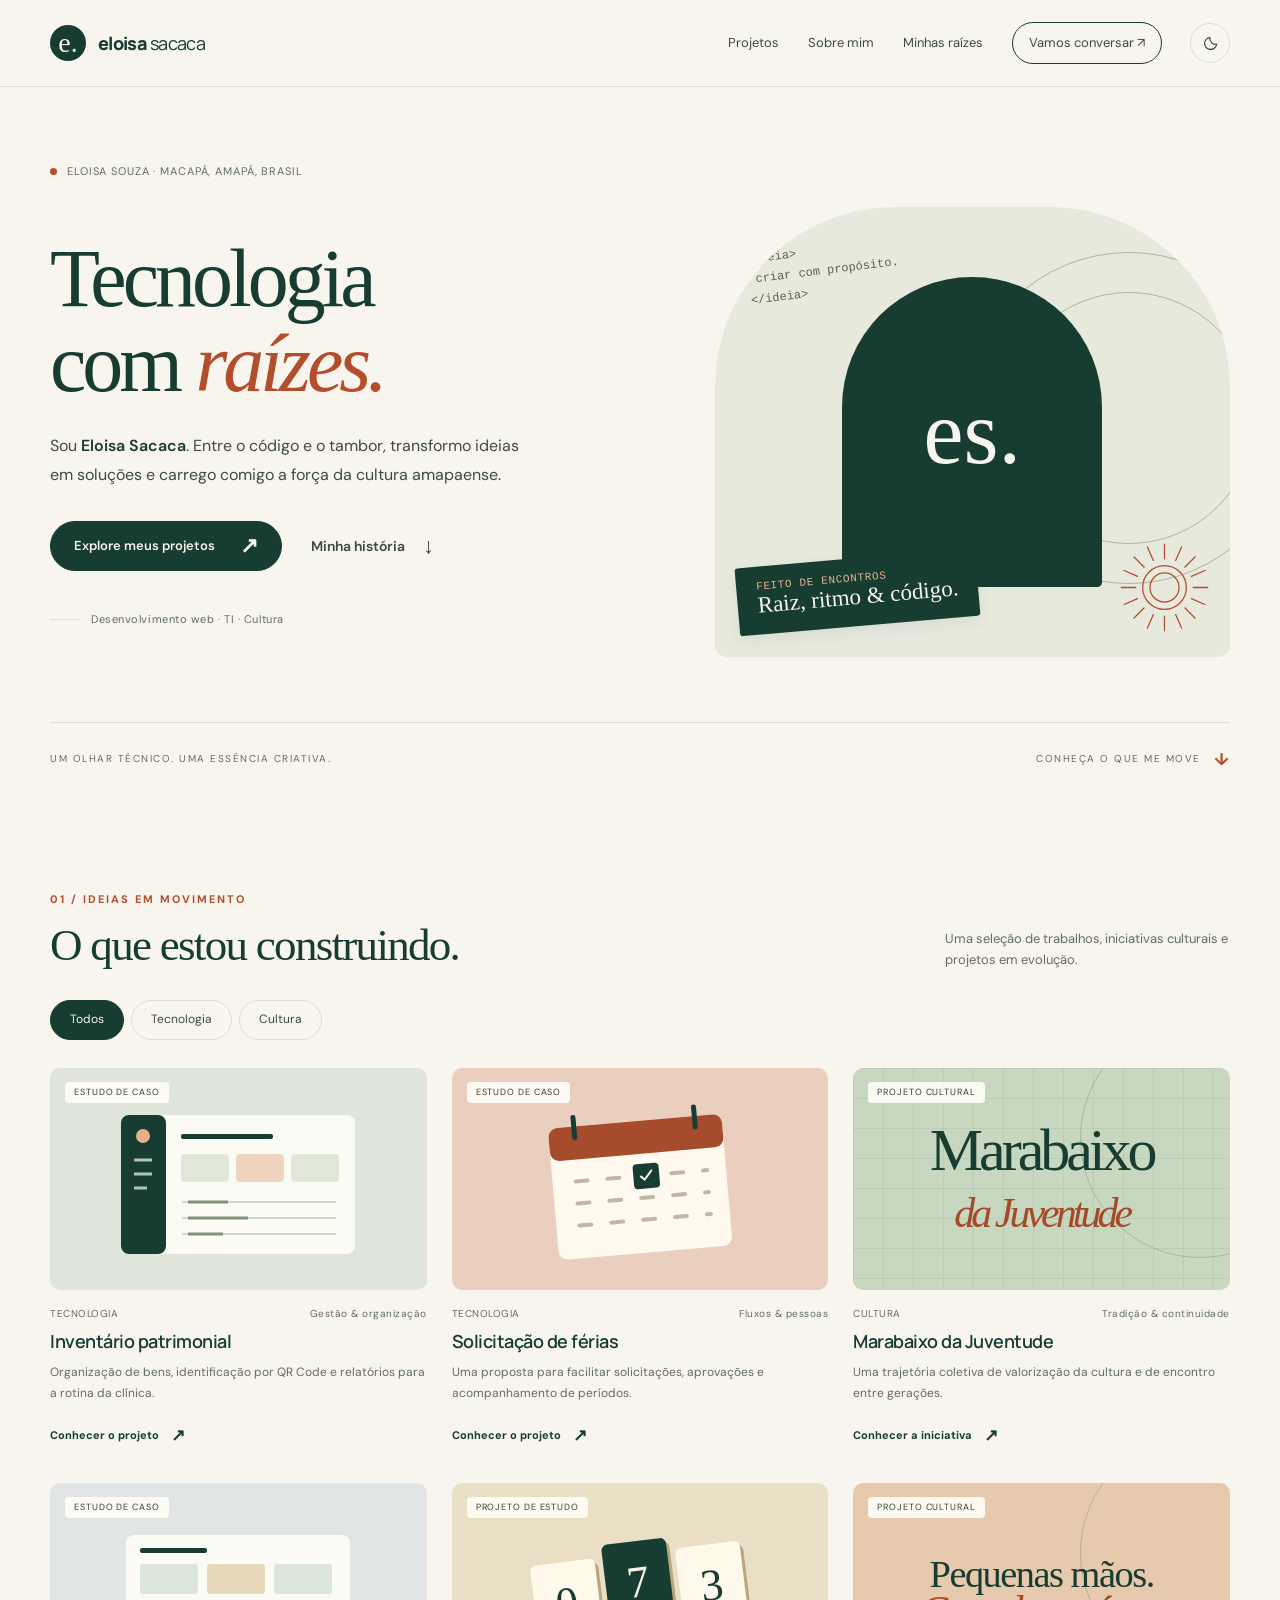
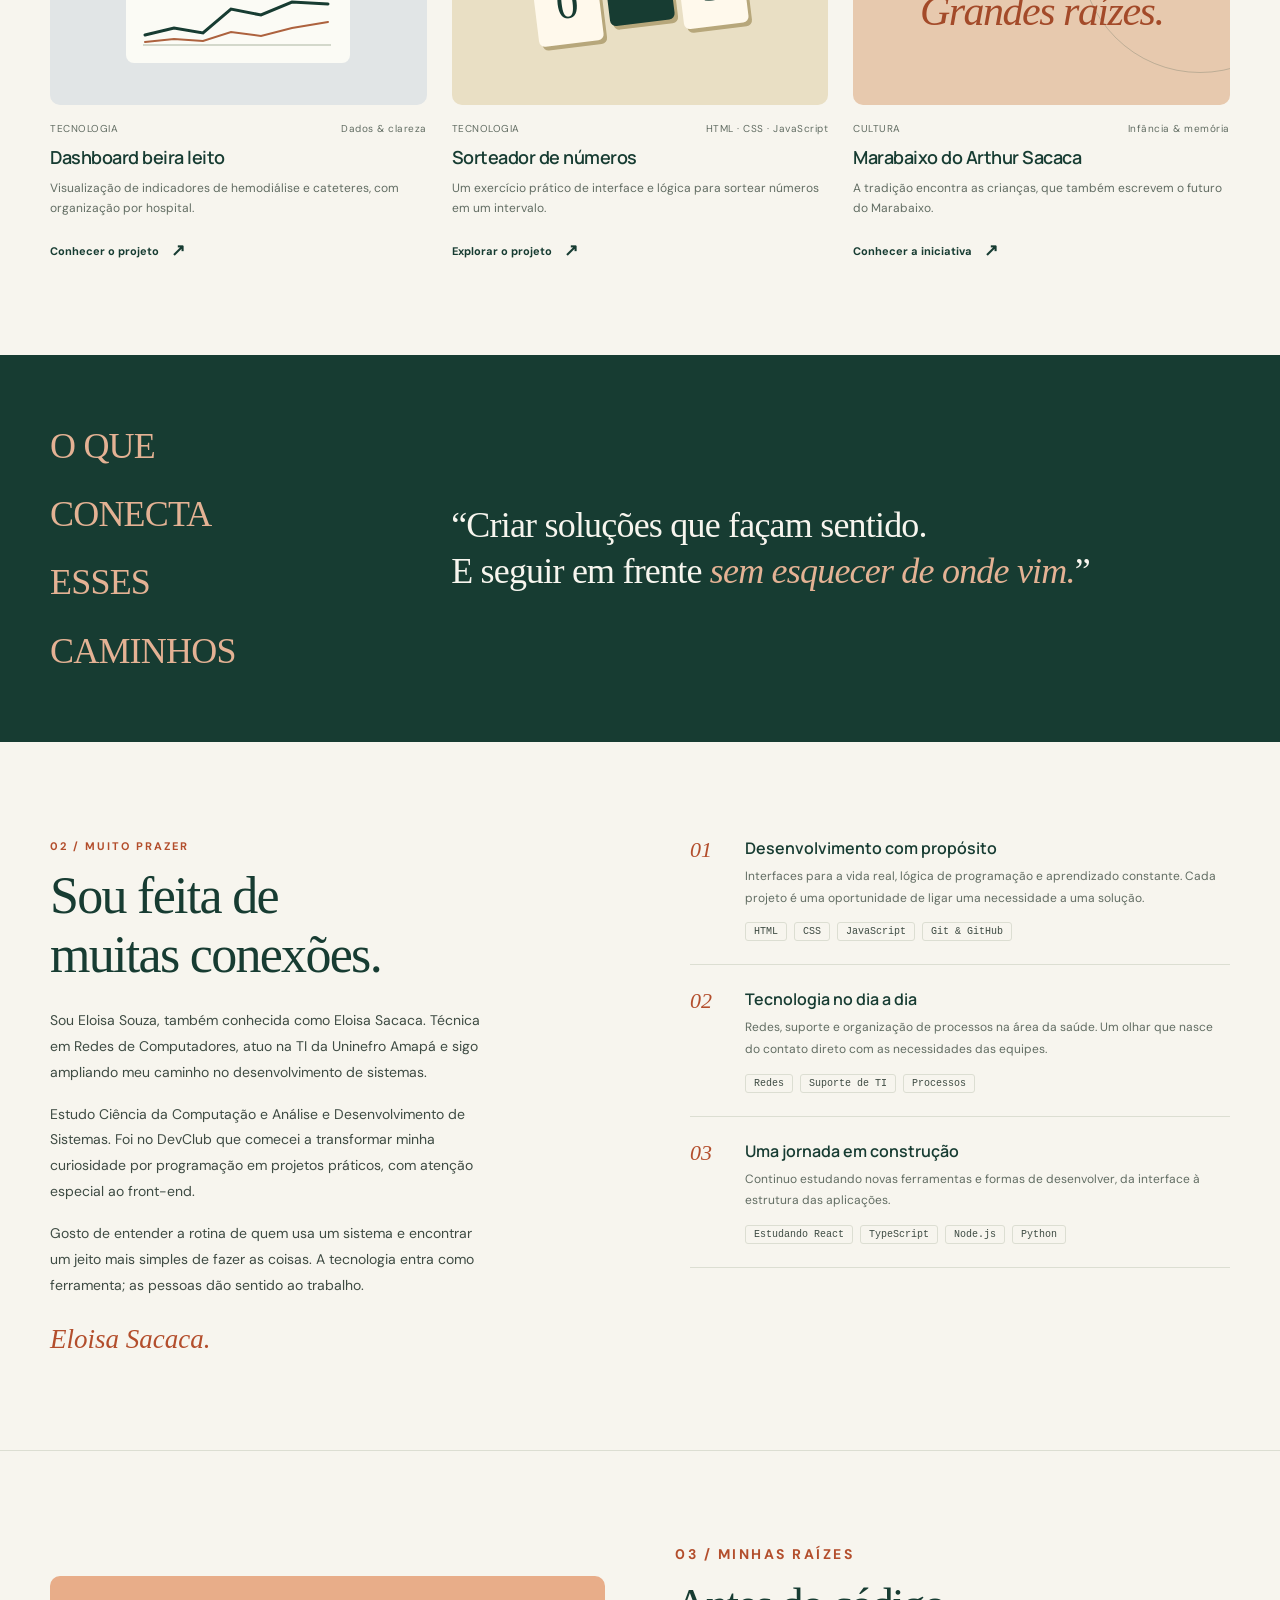
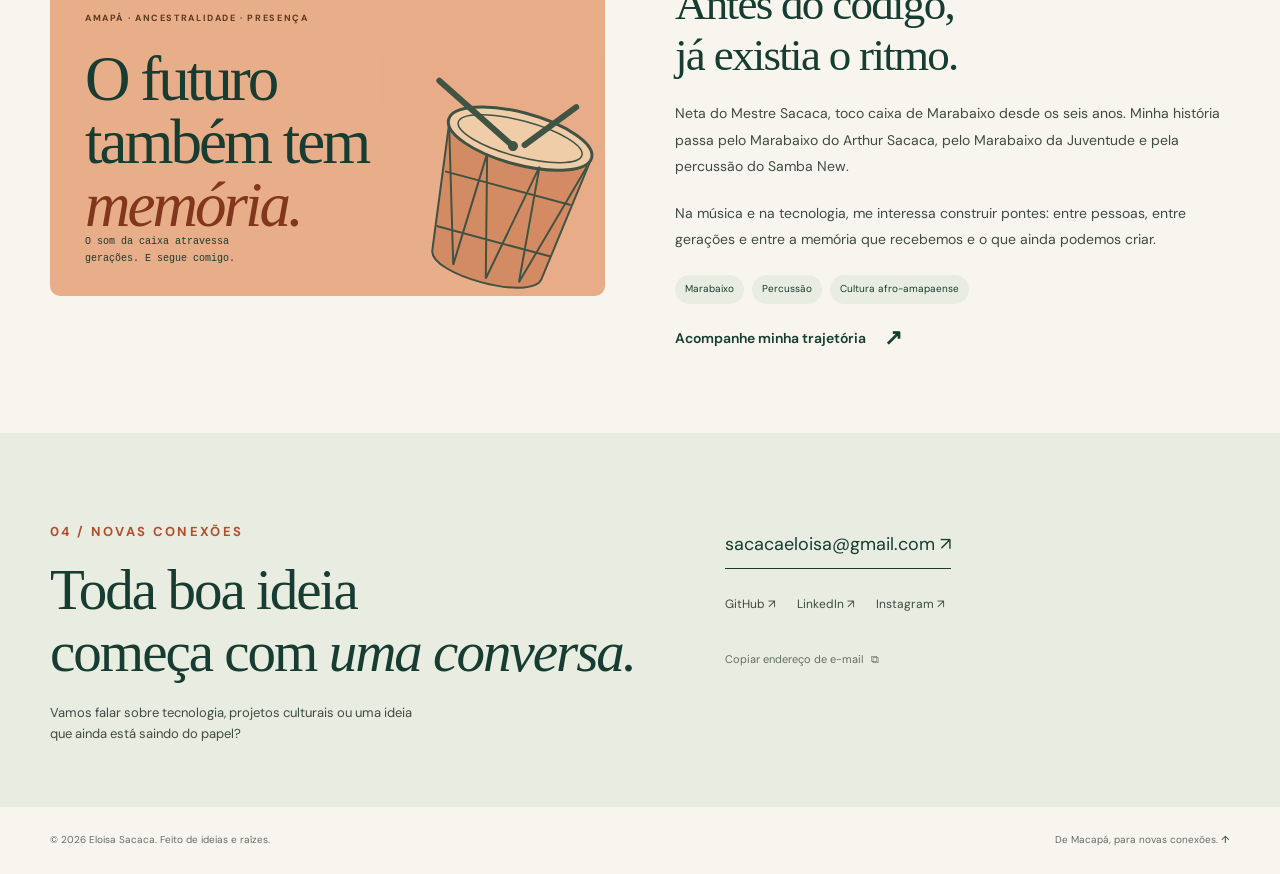
==== portfolio/index.html @ 21f095b2 "Publish authorized personal portfolio for Eloisa Sacaca" ====
<!DOCTYPE html>
<html lang="pt-BR">
<head>
<meta charset="UTF-8">
<meta name="viewport" content="width=device-width, initial-scale=1">
<meta name="theme-color" content="#173c32">
<meta name="description" content="Eloisa Sacaca: tecnologia com raízes. Conheça meus projetos de desenvolvimento web, minha atuação em TI e minha trajetória na cultura afro-amapaense.">
<meta property="og:title" content="Eloisa Sacaca — Tecnologia com raízes">
<meta property="og:description" content="Desenvolvimento, cultura e ideias que ganham vida. De Macapá, para novas conexões.">
<meta property="og:type" content="website">
<title>Eloisa Sacaca — Tecnologia com raízes</title>
<link rel="icon" href="data:image/svg+xml,%3Csvg xmlns='http://www.w3.org/2000/svg' viewBox='0 0 80 80'%3E%3Crect width='80' height='80' rx='20' fill='%23173c32'/%3E%3Ctext x='40' y='54' text-anchor='middle' font-family='Georgia' font-size='46' fill='%23f6f3e9'%3Ee%3C/text%3E%3Ccircle cx='60' cy='58' r='5' fill='%23e5a17c'/%3E%3C/svg%3E">
<link rel="preconnect" href="https://fonts.googleapis.com">
<link rel="preconnect" href="https://fonts.gstatic.com" crossorigin>
<link href="https://fonts.googleapis.com/css2?family=DM+Sans:wght@400;500;600;700&family=Manrope:wght@400;500;600;700;800&display=swap" rel="stylesheet">
<style>
:root{color-scheme:light;--paper:#f7f5ee;--surface:#fffdf8;--ink:#173c32;--text:#3e4b43;--muted:#626d63;--line:#dcded2;--orange:#b34e2c;--peach:#edb294;--soft:#e9ede1;--dark:#173c32;--on-dark:#f7f5ee;--radius:18px}
:root[data-theme="dark"]{color-scheme:dark;--paper:#14211d;--surface:#1c2c25;--ink:#f1f1e5;--text:#d1d9ce;--muted:#a9b7a8;--line:#3b4c3e;--orange:#f2af8d;--peach:#edb294;--soft:#23382b;--dark:#0d1914;--on-dark:#f7f5ee}
*{box-sizing:border-box}html{scroll-behavior:smooth;scroll-padding-top:96px}body{margin:0;background:var(--paper);color:var(--text);font:16px/1.65 "DM Sans",Arial,sans-serif;-webkit-font-smoothing:antialiased}body.dialog-open{overflow:hidden}a{color:inherit;text-decoration:none}button,input,textarea{font:inherit}button{cursor:pointer}a,button{-webkit-tap-highlight-color:transparent}button:disabled{cursor:default}button:focus-visible,a:focus-visible,summary:focus-visible{outline:3px solid var(--orange);outline-offset:5px}::selection{background:var(--peach);color:#173c32}img{max-width:100%;display:block}.wrap{width:min(1180px,calc(100% - 88px));margin-inline:auto}.skip{position:fixed;top:-80px;left:20px;background:var(--ink);color:var(--paper);padding:12px 20px;z-index:100}.skip:focus{top:12px}h1,h2,h3,p{margin:0}h1,h2,h3{color:var(--ink)}.serif{font-family:Georgia,"Times New Roman",serif;font-weight:400}.eyebrow{font-size:11px;font-weight:700;letter-spacing:.18em;text-transform:uppercase}.arrow{display:inline-block;font-family:Arial,sans-serif;font-size:22px;line-height:1}.link-arrow{display:inline-flex;align-items:center;gap:18px;font-size:14px;font-weight:600}.link-arrow .arrow{transition:transform .2s}.link-arrow:hover .arrow{transform:translate(3px,-3px)}.rule{border-top:1px solid var(--line)}
header{position:sticky;top:0;z-index:20;background:var(--paper);border-bottom:1px solid var(--line)}.header-inner{height:86px;display:flex;align-items:center;gap:28px}.brand{display:flex;align-items:center;gap:12px;color:var(--ink);margin-right:auto}.brand-mark{width:36px;height:36px;background:var(--ink);color:var(--paper);border-radius:50%;display:grid;place-items:center;font-family:Georgia,serif;font-size:28px;line-height:1}.brand-name{font:800 18px "Manrope",Arial,sans-serif;letter-spacing:-.7px}.brand-name span{font-weight:400}.nav{display:flex;gap:29px;align-items:center;font-size:13px}.nav a{position:relative;padding-block:10px}.nav a:after{content:"";position:absolute;left:0;right:100%;height:1px;bottom:5px;background:var(--orange);transition:right .2s}.nav a:hover:after{right:0}.header-contact{border:1px solid var(--ink);padding:9px 16px!important;border-radius:50px}.theme-toggle,.menu-toggle{height:40px;width:40px;border:1px solid var(--line);background:transparent;color:var(--ink);border-radius:50%;display:grid;place-items:center}.theme-toggle svg{width:17px;height:17px}.menu-toggle{display:none;font-size:20px}.theme-toggle:hover{background:var(--soft)}
.hero{padding-top:75px;padding-bottom:54px}.hero-top{display:flex;align-items:center;gap:10px;color:var(--muted);font-size:11px;letter-spacing:.08em;text-transform:uppercase}.dot{width:7px;height:7px;background:var(--orange);border-radius:50%;display:inline-block;flex:none}.hero-grid{display:grid;grid-template-columns:1.15fr 1fr;gap:72px;align-items:center;margin-top:27px}.hero h1{font-size:clamp(58px,6.4vw,88px);line-height:1.04;letter-spacing:-4px}.hero h1 em{font-weight:400;color:var(--orange)}.hero-copy{max-width:480px;margin-top:26px;font-size:16px;line-height:1.8}.hero-copy strong{color:var(--ink);font-weight:600}.hero-actions{display:flex;gap:29px;align-items:center;flex-wrap:wrap;margin-top:31px}.button{display:inline-flex;align-items:center;justify-content:center;gap:25px;background:var(--ink);color:var(--paper);border:1px solid var(--ink);border-radius:50px;padding:13px 23px;font-size:13px;font-weight:600;transition:transform .2s}.button:hover{transform:translateY(-3px)}.hero-footnote{margin-top:39px;font-size:11px;color:var(--muted);letter-spacing:.05em;display:flex;align-items:center;gap:12px}.hero-footnote:before{content:"";height:1px;width:29px;background:var(--line)}
.hero-art{position:relative;min-height:450px;background:#e7e9dd;border-radius:180px 180px 12px 12px;isolation:isolate;overflow:hidden;display:flex;align-items:center;justify-content:center}.hero-art:before{content:"";position:absolute;width:330px;height:330px;border:1px solid #aab59e;border-radius:50%;top:45px;right:-65px;z-index:-1}.hero-art:after{content:"";position:absolute;width:250px;height:250px;border:1px solid #aab59e;border-radius:50%;top:85px;right:-25px;z-index:-1}.portrait{width:260px;height:310px;object-fit:cover;object-position:center;border-radius:140px 140px 5px 5px;filter:grayscale(100%);mix-blend-mode:multiply;box-shadow:18px 18px 0 #d0d7c6;margin-top:12px}.portrait-fallback{width:260px;height:310px;display:grid;place-items:center;background:#173c32;color:#f7f5ee;font:90px Georgia,serif;border-radius:140px 140px 5px 5px}.art-code{position:absolute;top:34px;left:33px;font:12px/1.7 monospace;color:#52644d;transform:rotate(-7deg)}.art-label{position:absolute;left:22px;bottom:31px;background:#173c32;color:#f7f5ee;padding:14px 20px;border-radius:3px;transform:rotate(-5deg);box-shadow:0 5px 15px #173c3212}.art-label span{display:block;font:11px monospace;color:#e5b192;letter-spacing:.06em}.art-label b{font:23px Georgia,serif;font-weight:400}.art-sun{position:absolute;right:20px;bottom:24px;width:91px;height:91px;animation:turn 45s linear infinite;color:#b34e2c}.art-sun svg{width:100%;height:100%}@keyframes turn{to{transform:rotate(360deg)}}.hero-bottom{display:flex;justify-content:space-between;align-items:center;margin-top:65px;padding-top:22px;font-size:10px;letter-spacing:.15em;text-transform:uppercase;color:var(--muted)}.hero-bottom span:last-child{display:flex;gap:13px;align-items:center}.hero-bottom b{font-size:17px;color:var(--orange)}
section{scroll-margin-top:100px}.projects{padding:63px 0 86px}.section-head{display:flex;justify-content:space-between;align-items:end;gap:28px;margin-bottom:29px}.section-title .eyebrow{color:var(--orange);margin-bottom:12px}.section-title h2{font-size:45px;line-height:1.12;letter-spacing:-1.7px}.section-sub{font-size:13px;color:var(--muted);max-width:285px}.filters{display:flex;gap:7px;margin-bottom:28px;flex-wrap:wrap}.filter{border:1px solid var(--line);background:transparent;border-radius:30px;padding:8px 19px;color:var(--text);font-size:12px;min-height:40px}.filter[aria-pressed="true"]{background:var(--ink);border-color:var(--ink);color:var(--paper)}.project-grid{display:grid;grid-template-columns:repeat(3,1fr);gap:30px 25px}.project[hidden]{display:none}.project-visual{height:222px;position:relative;overflow:hidden;border-radius:10px;background:var(--soft);display:flex;align-items:center;justify-content:center;padding:22px;isolation:isolate}.project-visual svg{width:100%;max-width:260px;max-height:176px}.project-tag{position:absolute;top:14px;left:15px;background:#fffdf8e6;color:#304432;padding:3px 9px;border-radius:4px;font-size:9px;text-transform:uppercase;letter-spacing:.1em}.project-body{padding-top:16px}.project-meta{display:flex;align-items:center;justify-content:space-between;gap:10px;color:var(--muted);font-size:10px;letter-spacing:.05em}.project h3{font:600 18px/1.4 "Manrope",Arial,sans-serif;letter-spacing:-.5px;margin-top:7px}.project-body>p{font-size:12px;line-height:1.7;margin:8px 0 14px;color:var(--muted)}.project-open{border:0;padding:3px 0;background:transparent;color:var(--ink);font-size:11px;font-weight:700;display:inline-flex;gap:12px;align-items:center;min-height:36px}.project-open:hover{text-decoration:underline;text-underline-offset:4px}.project-open .arrow{font-size:17px}.visual-stock{background:#dfe6d9}.visual-holiday{background:#eacfbf}.visual-dash{background:#e1e5e6}.visual-culture{background:#c8d7bf}.visual-luck{background:#e9dfc4}.visual-kids{background:#e7c9ae}.visual-type{font:60px Georgia,serif;color:#173c32;letter-spacing:-4px;text-align:center;line-height:.95}.visual-type em{font-weight:400;color:#a34a29;font-size:42px}.visual-grid{position:absolute;inset:0;z-index:-1;background-image:linear-gradient(#173c3212 1px,transparent 1px),linear-gradient(90deg,#173c3212 1px,transparent 1px);background-size:30px 30px}.visual-orbit{position:absolute;border:1px solid #173c3233;width:240px;height:240px;border-radius:50%;right:-90px;top:-50px;z-index:-1}.sorteio-numbers{display:flex;gap:8px;transform:rotate(-7deg)}.sorteio-numbers span{display:grid;place-items:center;width:65px;height:82px;background:#fff9ec;box-shadow:3px 4px 0 #b7a77b;color:#173c32;font:45px Georgia,serif;border-radius:6px}.sorteio-numbers span:nth-child(2){transform:translateY(-12px);background:#173c32;color:#f6f3e9}
.statement{background:var(--dark);color:var(--on-dark);padding:57px 0}.statement-inner{display:grid;grid-template-columns:1fr 2.25fr;align-items:center;gap:55px}.statement .eyebrow{color:#e4b294;max-width:150px;line-height:1.9}.statement p{font:36px/1.3 Georgia,serif;letter-spacing:-.8px;color:var(--on-dark)}.statement em{color:#e4b294}
.about{padding:95px 0;display:grid;grid-template-columns:1fr 1fr;gap:100px}.about .section-title h2{font-size:52px}.about-text{margin-top:24px;max-width:440px}.about-text p{font-size:14px;margin-bottom:16px;line-height:1.85}.about-sign{font:italic 27px Georgia,serif;color:var(--orange);margin-top:25px}.path-item{display:grid;grid-template-columns:40px 1fr;gap:15px;padding:23px 0;border-bottom:1px solid var(--line)}.path-item:first-child{padding-top:0}.path-num{color:var(--orange);font:italic 22px Georgia,serif}.path-item h3{font:600 16px "Manrope",Arial,sans-serif;margin-bottom:7px}.path-item p{font-size:12px;color:var(--muted);line-height:1.8}.skills{display:flex;gap:7px;flex-wrap:wrap;margin-top:13px}.skills span{border:1px solid var(--line);border-radius:3px;padding:3px 8px;font:10px monospace;color:var(--text)}
.culture{border-top:1px solid var(--line);padding:70px 0 82px}.culture-grid{display:grid;grid-template-columns:1fr 1fr;gap:70px;align-items:center}.culture-art{background:#e8ad89;border-radius:10px;min-height:320px;padding:35px;position:relative;overflow:hidden;color:#173c32}.culture-art .eyebrow{color:#5c381f;font-size:9px}.culture-art .culture-word{font:63px/1 Georgia,serif;letter-spacing:-3px;margin-top:22px;position:relative;z-index:2}.culture-art .culture-word em{color:#82371d}.culture-art svg{position:absolute;right:-13px;bottom:-15px;width:230px;height:240px;transform:rotate(15deg);opacity:.8}.culture-art .caption{position:absolute;left:35px;bottom:29px;font:10px/1.7 monospace;max-width:185px;z-index:2}.culture-copy p{font-size:14px;margin-top:20px;line-height:1.9}.culture-copy .link-arrow{margin-top:23px;color:var(--ink)}.culture-chips{display:flex;flex-wrap:wrap;gap:8px;margin-top:22px}.culture-chips span{font-size:10px;padding:6px 10px;background:var(--soft);border-radius:30px;color:var(--ink)}
.contact{padding:69px 0 63px;background:var(--soft)}.contact-inner{display:grid;grid-template-columns:1.2fr 1fr;gap:70px;align-items:center}.contact h2{font-size:57px;line-height:1.08;letter-spacing:-2px}.contact .eyebrow{color:var(--orange);margin-bottom:17px}.contact-copy>p{font-size:13px;max-width:370px;margin-top:19px}.contact-actions{display:flex;flex-direction:column;align-items:start;gap:20px}.contact-email{font-size:18px;color:var(--ink);padding-bottom:8px;border-bottom:1px solid var(--ink);overflow-wrap:anywhere}.socials{display:flex;gap:21px;flex-wrap:wrap;font-size:12px}.socials a{padding:6px 0}.socials a:hover{text-decoration:underline;text-underline-offset:5px}.copy{display:inline-flex;align-items:center;gap:8px;color:var(--muted);font-size:11px;background:transparent;border:0;padding:7px 0;min-height:36px}.copy:hover{color:var(--ink)}.copy-feedback{font-size:11px;color:var(--ink);min-height:19px}footer{padding:25px 0;font-size:10px;color:var(--muted)}.footer-inner{display:flex;justify-content:space-between;gap:15px;align-items:center}.footer-inner a{color:var(--ink)}
dialog{background:var(--surface);color:var(--text);border:1px solid var(--line);border-radius:18px;padding:0;width:min(610px,calc(100% - 32px));max-height:85dvh;box-shadow:0 22px 90px #0005}dialog::backdrop{background:#102c27b3;backdrop-filter:blur(5px)}.dialog-inner{padding:37px}.dialog-close{position:absolute;top:13px;right:14px;background:var(--soft);border:0;border-radius:50%;width:35px;height:35px;color:var(--ink);font-size:24px;line-height:1}.dialog-inner .eyebrow{color:var(--orange);margin-bottom:14px;padding-right:25px}.dialog-inner h2{font-size:35px;line-height:1.15;letter-spacing:-1px;margin-bottom:20px}.dialog-inner p{font-size:14px;line-height:1.85;margin-bottom:20px}.dialog-inner ul{padding-left:19px;font-size:13px;line-height:1.85;margin-bottom:24px}.dialog-label{font-size:11px;font-weight:700;letter-spacing:.1em;color:var(--ink);text-transform:uppercase}.dialog-note{border-left:2px solid var(--orange);padding-left:14px;color:var(--muted);font-size:12px!important}.dialog-inner .button{margin-top:5px}.sr-only{position:absolute;width:1px;height:1px;padding:0;margin:-1px;overflow:hidden;clip:rect(0,0,0,0);white-space:nowrap;border:0}
@media(min-width:1500px){.hero-grid{gap:100px}.hero-art{min-height:485px}.hero h1{font-size:96px}}
@media(max-width:1050px){.wrap{width:calc(100% - 56px)}.hero-grid{gap:34px}.hero h1{font-size:70px}.hero-art{min-height:415px}.portrait{width:235px;height:285px}.about{gap:55px}.culture-grid{gap:40px}.project-visual{height:190px}.contact-inner{gap:35px}.nav{gap:20px}}
@media(max-width:780px){.header-inner{height:74px;gap:12px}.menu-toggle{display:grid}.nav{display:none;position:absolute;top:74px;left:0;width:100%;background:var(--paper);border-bottom:1px solid var(--line);padding:23px 28px;flex-direction:column;align-items:stretch;gap:7px}.nav.is-open{display:flex}.nav a{padding:12px}.header-contact{margin-top:5px;text-align:center}.hero{padding-top:44px}.hero-grid{grid-template-columns:1fr 1fr;gap:24px}.hero h1{font-size:58px;letter-spacing:-3px}.hero-copy{font-size:14px}.hero-art{min-height:365px;border-radius:140px 140px 10px 10px}.portrait{width:185px;height:235px}.art-code{font-size:9px;left:21px;top:29px}.art-label{bottom:25px;left:12px;padding:12px}.art-label b{font-size:20px}.art-label span{font-size:9px}.art-sun{width:64px;height:64px;right:10px;bottom:16px}.hero-actions{gap:20px}.hero-footnote{margin-top:25px;font-size:10px}.hero-bottom{margin-top:43px}.project-grid{grid-template-columns:repeat(2,1fr);gap:30px 20px}.project-visual{height:210px}.about{gap:38px}.section-title h2{font-size:38px}.about .section-title h2{font-size:43px}.statement-inner{grid-template-columns:1fr 3fr;gap:30px}.statement p{font-size:30px}.culture-grid{gap:30px}.culture-art{min-height:320px;padding:24px}.culture-art .culture-word{font-size:50px}.culture-art .caption{left:24px;bottom:24px;max-width:145px}.culture-art svg{width:175px;right:-32px}.contact h2{font-size:46px}.contact-email{font-size:15px}}
@media(max-width:580px){.wrap{width:calc(100% - 38px)}.brand-name{font-size:16px}.brand-mark{width:32px;height:32px;font-size:25px}.header-inner{gap:9px}.theme-toggle,.menu-toggle{width:36px;height:36px}.hero{padding-top:33px;padding-bottom:32px}.hero-top{font-size:9px;letter-spacing:.06em}.hero-grid{grid-template-columns:1fr;gap:34px;margin-top:24px}.hero h1{font-size:64px;letter-spacing:-3px;max-width:380px}.hero-copy{font-size:14px;max-width:380px}.hero-actions{gap:24px;margin-top:24px}.hero-footnote{margin-top:24px}.hero-art{min-height:345px;max-width:380px;width:100%;margin-inline:auto;border-radius:160px 160px 10px 10px}.portrait{width:222px;height:260px}.art-label{left:16px;bottom:24px}.art-code{left:29px;font-size:10px}.art-sun{width:77px;height:77px;right:16px}.hero-bottom{margin-top:32px;font-size:8px;gap:15px}.hero-bottom span:last-child{gap:7px}.projects{padding-top:37px;padding-bottom:48px}.section-head{align-items:start;flex-direction:column;gap:15px;margin-bottom:24px}.section-title h2{font-size:39px}.section-sub{font-size:12px;max-width:320px}.project-grid{gap:25px 14px}.project-visual{height:158px;padding:12px}.project-tag{font-size:7px;left:9px;top:9px;padding:3px 6px}.project h3{font-size:15px;line-height:1.4}.project-meta{font-size:8px;flex-wrap:wrap;gap:4px}.project-body>p{font-size:11px}.visual-type{font-size:40px;letter-spacing:-2px}.visual-type em{font-size:30px}.sorteio-numbers{gap:5px}.sorteio-numbers span{width:39px;height:55px;font-size:31px}.statement{padding:37px 0}.statement-inner{grid-template-columns:1fr;gap:17px}.statement .eyebrow{max-width:none;font-size:9px}.statement p{font-size:31px}.about{grid-template-columns:1fr;padding:51px 0;gap:31px}.about .section-title h2{font-size:46px}.about-text{max-width:none;margin-top:20px}.path-item{padding:19px 0}.culture{padding:45px 0 50px}.culture-grid{grid-template-columns:1fr;gap:31px}.culture-art{min-height:285px}.culture-art .culture-word{font-size:60px}.culture-art svg{width:220px;right:-8px}.culture-art .caption{max-width:175px}.culture-copy p{font-size:13px}.contact{padding:47px 0 40px}.contact-inner{grid-template-columns:1fr;gap:30px}.contact h2{font-size:48px}.contact-email{font-size:19px}.contact-actions{gap:15px}.footer-inner{align-items:start;flex-direction:column;gap:7px}.dialog-inner{padding:33px 24px}.dialog-inner h2{font-size:31px}.dialog-inner p{font-size:13px}.filter{padding:7px 17px}.socials a{min-height:40px}.project-open{min-height:40px}}
@media(max-width:350px){.hero h1{font-size:56px}.hero-actions{gap:17px}.button{padding:12px 18px;gap:19px}.project-grid{grid-template-columns:1fr}.project-visual{height:205px}.brand-name{font-size:14px}.hero-bottom{letter-spacing:.07em}.contact-email{font-size:17px}}
@media(prefers-reduced-motion:reduce){html{scroll-behavior:auto}*,*:before,*:after{animation:none!important;transition:none!important}}
@media print{header,.hero-art,.filters,.project-open,.copy,dialog,.hero-actions{display:none}.wrap{width:100%}.hero,.projects,.about,.culture,.contact{padding:20px 0}body{font:11px Arial;color:#111;background:white}.hero h1{font-size:40px}.hero-grid,.about,.culture-grid,.contact-inner{display:block}.project-grid{grid-template-columns:repeat(3,1fr)}.project-visual{height:140px}.project[hidden]{display:block}.statement{padding:20px}.contact a:after{content:" (" attr(href) ")";font-size:10px}footer{margin-top:15px}}
</style>
</head>
<body>
<a class="skip" href="#conteudo">Pular para o conteúdo</a>
<header>
 <div class="wrap header-inner">
  <a class="brand" href="#inicio" aria-label="Eloisa Sacaca, início"><span class="brand-mark" aria-hidden="true">e.</span><span class="brand-name">eloisa <span>sacaca</span></span></a>
  <nav class="nav" id="navigation" aria-label="Navegação principal">
   <a href="#projetos">Projetos</a><a href="#sobre">Sobre mim</a><a href="#cultura">Minhas raízes</a><a href="#contato" class="header-contact">Vamos conversar ↗</a>
  </nav>
  <button class="theme-toggle" id="theme-toggle" type="button" aria-label="Ativar tema escuro" aria-pressed="false"><svg viewBox="0 0 24 24" fill="none" stroke="currentColor" stroke-width="1.5" aria-hidden="true"><path d="M20.6 13A8.5 8.5 0 0 1 11 3.4 8.5 8.5 0 1 0 20.6 13Z"/></svg></button>
  <button class="menu-toggle" id="menu-toggle" type="button" aria-label="Abrir menu" aria-expanded="false" aria-controls="navigation">☰</button>
 </div>
</header>
<main id="conteudo">
 <section class="wrap hero" id="inicio" aria-labelledby="hero-title">
  <div class="hero-top"><span class="dot" aria-hidden="true"></span> Eloisa Souza · Macapá, Amapá, Brasil</div>
  <div class="hero-grid">
   <div>
    <h1 class="serif" id="hero-title">Tecnologia<br>com <em>raízes.</em></h1>
    <p class="hero-copy">Sou <strong>Eloisa Sacaca</strong>. Entre o código e o tambor, transformo ideias em soluções e carrego comigo a força da cultura amapaense.</p>
    <div class="hero-actions"><a class="button" href="#projetos">Explore meus projetos <span class="arrow" aria-hidden="true">↗</span></a><a class="link-arrow" href="#sobre">Minha história <span class="arrow" aria-hidden="true">↓</span></a></div>
    <p class="hero-footnote">Desenvolvimento web · TI · Cultura</p>
   </div>
   <div class="hero-art">
    <span class="art-code" aria-hidden="true">&lt;ideia&gt;<br>&nbsp;criar com propósito.<br>&lt;/ideia&gt;</span>
    <img class="portrait" src="https://avatars.githubusercontent.com/u/87828734?v=4&amp;s=640" alt="Foto do perfil de Eloisa Sacaca no GitHub" width="260" height="310" fetchpriority="high" id="portrait">
    <div class="art-label"><span>FEITO DE ENCONTROS</span><b>Raiz, ritmo &amp; código.</b></div>
    <span class="art-sun" aria-hidden="true"><svg viewBox="0 0 100 100" fill="none" stroke="currentColor" stroke-width="1.4"><circle cx="50" cy="50" r="24"/><circle cx="50" cy="50" r="16"/><path d="M50 2v17m0 62v17M2 50h17m62 0h17M16 16l12 12m44 44 12 12M16 84l12-12m44-44 12-12M31 5l7 16m24 58 7 16M5 31l16 7m58 24 16 7M5 69l16-7m58-24 16-7M31 95l7-16m24-58 7-16"/></svg></span>
   </div>
  </div>
  <div class="hero-bottom rule"><span>Um olhar técnico. Uma essência criativa.</span><span>Conheça o que me move <b aria-hidden="true">↓</b></span></div>
 </section>
 <section class="wrap projects" id="projetos" aria-labelledby="projects-title">
  <div class="section-head">
   <div class="section-title"><p class="eyebrow">01 / Ideias em movimento</p><h2 class="serif" id="projects-title">O que estou construindo.</h2></div>
   <p class="section-sub">Uma seleção de trabalhos, iniciativas culturais e projetos em evolução.</p>
  </div>
  <div class="filters" role="group" aria-label="Filtrar projetos"><button class="filter" type="button" data-filter="all" aria-pressed="true">Todos</button><button class="filter" type="button" data-filter="tech" aria-pressed="false">Tecnologia</button><button class="filter" type="button" data-filter="culture" aria-pressed="false">Cultura</button></div>
  <p class="sr-only" id="filter-status" role="status" aria-live="polite">6 projetos exibidos.</p>
  <div class="project-grid">
   <article class="project" data-category="tech">
    <div class="project-visual visual-stock"><span class="project-tag">Estudo de caso</span><svg viewBox="0 0 260 170" role="img" aria-label="Ilustração de organização patrimonial"><rect x="13" y="21" width="234" height="139" rx="8" fill="#fcfaf4"/><rect x="13" y="21" width="45" height="139" rx="8" fill="#173c32"/><circle cx="35" cy="42" r="7" fill="#eab08d"/><path d="M26 66h18M26 80h18M26 94h13" stroke="#b3c5ae" stroke-width="3"/><rect x="73" y="40" width="92" height="5" rx="2" fill="#173c32"/><rect x="73" y="60" width="48" height="28" rx="4" fill="#e1e7d8"/><rect x="128" y="60" width="48" height="28" rx="4" fill="#edd5bf"/><rect x="183" y="60" width="48" height="28" rx="4" fill="#e1e7d8"/><path d="M74 108h154M74 124h154M74 140h154" stroke="#d4dacb" stroke-width="2"/><path d="M80 108h40M80 124h60M80 140h35" stroke="#7e947b" stroke-width="3"/></svg></div>
    <div class="project-body"><div class="project-meta"><span>TECNOLOGIA</span><span>Gestão &amp; organização</span></div><h3>Inventário patrimonial</h3><p>Organização de bens, identificação por QR Code e relatórios para a rotina da clínica.</p><button class="project-open" type="button" data-project="inventory">Conhecer o projeto <span class="arrow" aria-hidden="true">↗</span></button></div>
   </article>
   <article class="project" data-category="tech">
    <div class="project-visual visual-holiday"><span class="project-tag">Estudo de caso</span><svg viewBox="0 0 260 170" role="img" aria-label="Ilustração de um calendário de férias"><g transform="rotate(-5 130 90)"><rect x="43" y="27" width="174" height="132" rx="9" fill="#fff9ef"/><rect x="43" y="27" width="174" height="33" rx="9" fill="#a64c2d"/><path d="M69 18v20M190 18v20" stroke="#173c32" stroke-width="5" stroke-linecap="round"/><path d="M66 82h12m20 0h12m20 0h12m20 0h12m20 0h4M66 104h12m20 0h12m20 0h12m20 0h12m20 0h4M66 126h12m20 0h12m20 0h12m20 0h12m20 0h4" stroke="#beb8a6" stroke-width="4" stroke-linecap="round"/><rect x="124" y="70" width="26" height="25" rx="4" fill="#173c32"/><path d="m131 82 4 4 8-9" stroke="#fff9ef" stroke-width="2" fill="none"/></g></svg></div>
    <div class="project-body"><div class="project-meta"><span>TECNOLOGIA</span><span>Fluxos &amp; pessoas</span></div><h3>Solicitação de férias</h3><p>Uma proposta para facilitar solicitações, aprovações e acompanhamento de períodos.</p><button class="project-open" type="button" data-project="holidays">Conhecer o projeto <span class="arrow" aria-hidden="true">↗</span></button></div>
   </article>
   <article class="project" data-category="culture">
    <div class="project-visual visual-culture"><span class="project-tag">Projeto cultural</span><span class="visual-grid" aria-hidden="true"></span><span class="visual-orbit" aria-hidden="true"></span><div class="visual-type" aria-hidden="true">Marabaixo<br><em>da Juventude</em></div></div>
    <div class="project-body"><div class="project-meta"><span>CULTURA</span><span>Tradição &amp; continuidade</span></div><h3>Marabaixo da Juventude</h3><p>Uma trajetória coletiva de valorização da cultura e de encontro entre gerações.</p><button class="project-open" type="button" data-project="youth">Conhecer a iniciativa <span class="arrow" aria-hidden="true">↗</span></button></div>
   </article>
   <article class="project" data-category="tech">
    <div class="project-visual visual-dash"><span class="project-tag">Estudo de caso</span><svg viewBox="0 0 260 170" role="img" aria-label="Ilustração de um painel de indicadores, sem dados de pacientes"><rect x="18" y="26" width="224" height="128" rx="8" fill="#fbfbf5"/><rect x="32" y="39" width="67" height="5" rx="2" fill="#173c32"/><rect x="32" y="55" width="58" height="30" rx="3" fill="#dce5da"/><rect x="99" y="55" width="58" height="30" rx="3" fill="#e7d9bc"/><rect x="166" y="55" width="58" height="30" rx="3" fill="#dce5da"/><path d="M35 136h188" stroke="#d3d8cb" stroke-width="2"/><path d="m37 126 29-7 29 5 28-24 30 6 31-13 36 2" fill="none" stroke="#173c32" stroke-width="3" stroke-linecap="round"/><path d="m37 133 29-3 29 2 28-9 30 4 31-8 36-6" fill="none" stroke="#ad623e" stroke-width="2" stroke-linecap="round"/></svg></div>
    <div class="project-body"><div class="project-meta"><span>TECNOLOGIA</span><span>Dados &amp; clareza</span></div><h3>Dashboard beira leito</h3><p>Visualização de indicadores de hemodiálise e cateteres, com organização por hospital.</p><button class="project-open" type="button" data-project="dashboard">Conhecer o projeto <span class="arrow" aria-hidden="true">↗</span></button></div>
   </article>
   <article class="project" data-category="tech">
    <div class="project-visual visual-luck"><span class="project-tag">Projeto de estudo</span><div class="sorteio-numbers" aria-hidden="true"><span>0</span><span>7</span><span>3</span></div></div>
    <div class="project-body"><div class="project-meta"><span>TECNOLOGIA</span><span>HTML · CSS · JavaScript</span></div><h3>Sorteador de números</h3><p>Um exercício prático de interface e lógica para sortear números em um intervalo.</p><button class="project-open" type="button" data-project="random">Explorar o projeto <span class="arrow" aria-hidden="true">↗</span></button></div>
   </article>
   <article class="project" data-category="culture">
    <div class="project-visual visual-kids"><span class="project-tag">Projeto cultural</span><span class="visual-orbit" aria-hidden="true"></span><div class="visual-type" aria-hidden="true" style="font-size:clamp(26px,3vw,42px);letter-spacing:-1.5px">Pequenas mãos.<br><em>Grandes raízes.</em></div></div>
    <div class="project-body"><div class="project-meta"><span>CULTURA</span><span>Infância &amp; memória</span></div><h3>Marabaixo do Arthur Sacaca</h3><p>A tradição encontra as crianças, que também escrevem o futuro do Marabaixo.</p><button class="project-open" type="button" data-project="children">Conhecer a iniciativa <span class="arrow" aria-hidden="true">↗</span></button></div>
   </article>
  </div>
 </section>
 <section class="statement" aria-label="Meu propósito"><div class="wrap statement-inner"><p class="eyebrow">O que conecta<br>esses caminhos</p><p>“Criar soluções que façam sentido.<br>E seguir em frente <em>sem esquecer de onde vim.</em>”</p></div></section>
 <section class="wrap about" id="sobre" aria-labelledby="about-title">
  <div>
   <div class="section-title"><p class="eyebrow">02 / Muito prazer</p><h2 class="serif" id="about-title">Sou feita de<br>muitas conexões.</h2></div>
   <div class="about-text"><p>Sou Eloisa Souza, também conhecida como Eloisa Sacaca. Técnica em Redes de Computadores, atuo na TI da Uninefro Amapá e sigo ampliando meu caminho no desenvolvimento de sistemas.</p><p>Estudo Ciência da Computação e Análise e Desenvolvimento de Sistemas. Foi no DevClub que comecei a transformar minha curiosidade por programação em projetos práticos, com atenção especial ao front-end.</p><p>Gosto de entender a rotina de quem usa um sistema e encontrar um jeito mais simples de fazer as coisas. A tecnologia entra como ferramenta; as pessoas dão sentido ao trabalho.</p></div>
   <div class="about-sign">Eloisa Sacaca.</div>
  </div>
  <div>
   <div class="path-item"><span class="path-num" aria-hidden="true">01</span><div><h3>Desenvolvimento com propósito</h3><p>Interfaces para a vida real, lógica de programação e aprendizado constante. Cada projeto é uma oportunidade de ligar uma necessidade a uma solução.</p><div class="skills"><span>HTML</span><span>CSS</span><span>JavaScript</span><span>Git &amp; GitHub</span></div></div></div>
   <div class="path-item"><span class="path-num" aria-hidden="true">02</span><div><h3>Tecnologia no dia a dia</h3><p>Redes, suporte e organização de processos na área da saúde. Um olhar que nasce do contato direto com as necessidades das equipes.</p><div class="skills"><span>Redes</span><span>Suporte de TI</span><span>Processos</span></div></div></div>
   <div class="path-item"><span class="path-num" aria-hidden="true">03</span><div><h3>Uma jornada em construção</h3><p>Continuo estudando novas ferramentas e formas de desenvolver, da interface à estrutura das aplicações.</p><div class="skills"><span>Estudando React</span><span>TypeScript</span><span>Node.js</span><span>Python</span></div></div></div>
  </div>
 </section>
 <section class="culture" id="cultura" aria-labelledby="culture-title"><div class="wrap culture-grid">
  <div class="culture-art" role="img" aria-label="Composição gráfica com a frase o futuro também tem memória e uma ilustração de caixa de Marabaixo"><p class="eyebrow">Amapá · Ancestralidade · Presença</p><div class="culture-word">O futuro<br>também tem<br><em>memória.</em></div><div class="caption">O som da caixa atravessa gerações. E segue comigo.</div><svg viewBox="0 0 230 240" fill="none" aria-hidden="true"><path d="m45 65 17 130c2 25 110 25 113 0l17-130" fill="#cf835b" stroke="#173c32" stroke-width="2"/><ellipse cx="118" cy="65" rx="74" ry="26" fill="#f1d5b1" stroke="#173c32" stroke-width="3"/><ellipse cx="118" cy="65" rx="64" ry="18" stroke="#173c32" stroke-width="1.5"/><path d="m47 74 39 130 4-116 31 121 23-122 10 117 36-130M54 116h130M60 171h118" stroke="#173c32" stroke-width="2"/><path d="m25 30 88 44M164 20l-40 50" stroke="#173c32" stroke-width="6" stroke-linecap="round"/><circle cx="113" cy="74" r="5" fill="#173c32"/></svg></div>
  <div class="culture-copy"><div class="section-title"><p class="eyebrow">03 / Minhas raízes</p><h2 class="serif" id="culture-title">Antes do código,<br>já existia o ritmo.</h2></div><p>Neta do Mestre Sacaca, toco caixa de Marabaixo desde os seis anos. Minha história passa pelo Marabaixo do Arthur Sacaca, pelo Marabaixo da Juventude e pela percussão do Samba New.</p><p>Na música e na tecnologia, me interessa construir pontes: entre pessoas, entre gerações e entre a memória que recebemos e o que ainda podemos criar.</p><div class="culture-chips"><span>Marabaixo</span><span>Percussão</span><span>Cultura afro-amapaense</span></div><a class="link-arrow" href="https://www.instagram.com/_sacaca/" target="_blank" rel="noopener noreferrer">Acompanhe minha trajetória <span class="arrow" aria-hidden="true">↗</span><span class="sr-only"> no Instagram, abre em nova aba</span></a></div>
 </div></section>
 <section class="contact" id="contato" aria-labelledby="contact-title"><div class="wrap contact-inner">
  <div class="contact-copy"><p class="eyebrow">04 / Novas conexões</p><h2 class="serif" id="contact-title">Toda boa ideia<br>começa com <em>uma conversa.</em></h2><p>Vamos falar sobre tecnologia, projetos culturais ou uma ideia que ainda está saindo do papel?</p></div>
  <div class="contact-actions"><a class="contact-email" href="mailto:sacacaeloisa@gmail.com">sacacaeloisa@gmail.com <span aria-hidden="true">↗</span></a><div class="socials"><a href="https://github.com/eloisasacaca" target="_blank" rel="noopener noreferrer">GitHub ↗<span class="sr-only">, abre em nova aba</span></a><a href="https://www.linkedin.com/in/eloisa-souza" target="_blank" rel="noopener noreferrer">LinkedIn ↗<span class="sr-only">, abre em nova aba</span></a><a href="https://www.instagram.com/_sacaca/" target="_blank" rel="noopener noreferrer">Instagram ↗<span class="sr-only">, abre em nova aba</span></a></div><button class="copy" type="button" id="copy-email">Copiar endereço de e-mail <span aria-hidden="true">⧉</span></button><p class="copy-feedback" id="copy-feedback" role="status" aria-live="polite"></p></div>
 </div></section>
</main>
<footer><div class="wrap footer-inner"><p>© <span id="year">2026</span> Eloisa Sacaca. Feito de ideias e raízes.</p><p>De Macapá, para novas conexões. <a href="#inicio" aria-label="Voltar ao início">↑</a></p></div></footer>
<dialog id="project-dialog" aria-labelledby="dialog-title" aria-describedby="dialog-description"><button class="dialog-close" id="dialog-close" type="button" aria-label="Fechar detalhes">×</button><div class="dialog-inner"><p class="eyebrow" id="dialog-category"></p><h2 class="serif" id="dialog-title"></h2><p id="dialog-description"></p><div class="dialog-label" id="dialog-list-label">Escopo trabalhado</div><ul id="dialog-list"></ul><p class="dialog-note" id="dialog-note"></p><a class="button" id="dialog-link" href="#contato">Conversar sobre o projeto <span aria-hidden="true">↗</span></a></div></dialog>
<script>
(function(){
'use strict';
const byId = function(id){return document.getElementById(id);};
const themeButton=byId('theme-toggle');
const root=document.documentElement;
function setTheme(dark){
 root.dataset.theme=dark?'dark':'light';
 themeButton.setAttribute('aria-pressed',String(dark));
 themeButton.setAttribute('aria-label',dark?'Ativar tema claro':'Ativar tema escuro');
}
let preferredTheme=null;
try{preferredTheme=localStorage.getItem('eloisa-theme');}catch(e){}
const systemDark=window.matchMedia&&window.matchMedia('(prefers-color-scheme: dark)').matches;
setTheme(preferredTheme?preferredTheme==='dark':systemDark);
themeButton.addEventListener('click',function(){
 const dark=root.dataset.theme!=='dark';setTheme(dark);
 try{localStorage.setItem('eloisa-theme',dark?'dark':'light');}catch(e){}
});
const menuButton=byId('menu-toggle');const nav=byId('navigation');
function closeMenu(){nav.classList.remove('is-open');menuButton.setAttribute('aria-expanded','false');menuButton.setAttribute('aria-label','Abrir menu');menuButton.textContent='☰';}
menuButton.addEventListener('click',function(){
 const open=menuButton.getAttribute('aria-expanded')!=='true';
 nav.classList.toggle('is-open',open);menuButton.setAttribute('aria-expanded',String(open));
 menuButton.setAttribute('aria-label',open?'Fechar menu':'Abrir menu');menuButton.textContent=open?'×':'☰';
});
nav.querySelectorAll('a').forEach(function(a){a.addEventListener('click',closeMenu);});
document.addEventListener('keydown',function(e){if(e.key==='Escape'&&menuButton.getAttribute('aria-expanded')==='true'){closeMenu();menuButton.focus();}});
document.addEventListener('click',function(e){if(!nav.contains(e.target)&&!menuButton.contains(e.target)){closeMenu();}});
document.querySelectorAll('[data-filter]').forEach(function(button){
 button.addEventListener('click',function(){
  const filter=button.dataset.filter;let count=0;
  document.querySelectorAll('[data-filter]').forEach(function(b){b.setAttribute('aria-pressed',String(b===button));});
  document.querySelectorAll('.project').forEach(function(project){
   const visible=filter==='all'||project.dataset.category===filter;project.hidden=!visible;if(visible)count++;
  });
  byId('filter-status').textContent=count+' projetos exibidos'+(filter==='all'?'.':filter==='tech'?' de tecnologia.':' de cultura.');
 });
});
const projects={
 inventory:{category:'Tecnologia / Estudo de caso',title:'Inventário patrimonial',description:'Um projeto voltado à organização do patrimônio da Uninefro Amapá, desenvolvido a partir de necessidades da rotina de TI e de gestão.',label:'Escopo trabalhado',items:['Cadastro e consulta de bens por setor e responsável.','Identificação de patrimônio com QR Code.','Status dos itens, transferências e organização do histórico.','Exportações e relatórios em PDF e Excel.'],note:'Apresentação do escopo discutido e desenvolvido. Esta página não acessa o sistema da clínica nem apresenta seus dados internos.'},
 holidays:{category:'Tecnologia / Estudo de caso',title:'Solicitação de férias',description:'Organização do fluxo de solicitações de férias: da escolha dos períodos ao acompanhamento de uma decisão pela administração.',label:'Escopo trabalhado',items:['Solicitação com opções de meses.','Análise e aprovação pela administração.','Acompanhamento da solicitação pelo colaborador.','Resumos por mês e exportações para organização do RH.'],note:'Apresentação de projeto em evolução. Não há acesso a cadastros ou informações de colaboradores neste portfólio.'},
 dashboard:{category:'Tecnologia / Estudo de caso',title:'Dashboard beira leito',description:'Um painel para tornar mais clara a visualização de indicadores do serviço de hemodiálise beira leito e a consulta por hospital.',label:'Escopo trabalhado',items:['Resumo geral e visualização por hospital.','Indicadores de sessões de hemodiálise e implantes de cateter.','Organização das informações por período.','Interface com atenção ao uso em dispositivos móveis.'],note:'A imagem do cartão é uma ilustração da interface. Não utiliza dados reais de hospitais ou pacientes.'},
 random:{category:'Tecnologia / Projeto de estudo',title:'Sorteador de números',description:'Projeto educacional desenvolvido com HTML, CSS e JavaScript para praticar a criação de interfaces e a geração de números aleatórios.',label:'No projeto',items:['Definição de um intervalo numérico.','Sorteio de um número dentro do intervalo escolhido.','Interface simples para repetir o sorteio.','Código-fonte disponível no GitHub.'],note:'Você pode explorar o código original no repositório público do projeto.',url:'https://github.com/eloisasacaca/PROJETO-SORTEADOR',link:'Ver código no GitHub'},
 youth:{category:'Cultura / Projeto coletivo',title:'Marabaixo da Juventude',description:'Parte da minha trajetória cultural desde 2014, ligada aos Devotos de São José. Um espaço de continuidade da tradição e de participação da juventude na cultura amapaense.',label:'O que nos move',items:['Valorização do Marabaixo e da memória afro-amapaense.','Participação de jovens na continuidade da tradição.','Vivência coletiva da música e da cultura.'],note:'A cultura também é um trabalho de conexão: aprender com quem veio antes e abrir espaço para quem está chegando.',url:'https://www.instagram.com/_sacaca/',link:'Acompanhar no Instagram'},
 children:{category:'Cultura / Infância e tradição',title:'Marabaixo do Arthur Sacaca',description:'Uma iniciativa formada por crianças, que nasceu do desejo do meu irmão mais novo de dançar Marabaixo. Faço parte dessa história de encontro entre infância e tradição.',label:'O que nos move',items:['Vivência do Marabaixo desde a infância.','Protagonismo das crianças na cultura.','Continuidade de saberes entre gerações.'],note:'Meu próprio encontro com a caixa começou aos seis anos. Ver essa história continuar é parte do que me move.',url:'https://www.instagram.com/_sacaca/',link:'Acompanhar no Instagram'}
};
const dialog=byId('project-dialog');let lastTrigger=null;
function closeDialog(){if(dialog.open)dialog.close();}
function openProject(key,trigger){
 const project=projects[key];if(!project)return;
 lastTrigger=trigger;
 byId('dialog-category').textContent=project.category;
 byId('dialog-title').textContent=project.title;
 byId('dialog-description').textContent=project.description;
 byId('dialog-list-label').textContent=project.label;
 const list=byId('dialog-list');list.replaceChildren();
 project.items.forEach(function(text){const item=document.createElement('li');item.textContent=text;list.appendChild(item);});
 byId('dialog-note').textContent=project.note;
 const link=byId('dialog-link');link.textContent=(project.link||'Conversar sobre o projeto')+' ↗';link.href=project.url||'#contato';
 if(project.url){link.target='_blank';link.rel='noopener noreferrer';link.setAttribute('aria-label',project.link+', abre em nova aba');}
 else{link.removeAttribute('target');link.removeAttribute('rel');link.removeAttribute('aria-label');}
 if(typeof dialog.showModal==='function'){dialog.showModal();document.body.classList.add('dialog-open');byId('dialog-close').focus();}
 else{location.hash='contato';}
}
document.querySelectorAll('[data-project]').forEach(function(button){button.addEventListener('click',function(){openProject(button.dataset.project,button);});});
byId('dialog-close').addEventListener('click',closeDialog);
dialog.addEventListener('click',function(e){const box=dialog.getBoundingClientRect();if(e.target===dialog&&(e.clientX<box.left||e.clientX>box.right||e.clientY<box.top||e.clientY>box.bottom)){closeDialog();}});
dialog.addEventListener('close',function(){document.body.classList.remove('dialog-open');if(lastTrigger)lastTrigger.focus();});
byId('dialog-link').addEventListener('click',function(){closeDialog();});
byId('copy-email').addEventListener('click',async function(){
 const feedback=byId('copy-feedback');
 try{
  if(!navigator.clipboard||!navigator.clipboard.writeText)throw new Error('clipboard unavailable');
  await navigator.clipboard.writeText('sacacaeloisa@gmail.com');
  feedback.textContent='E-mail copiado. Até já!';
 }catch(e){feedback.textContent='Meu e-mail: sacacaeloisa@gmail.com';}
});
const portrait=byId('portrait');
portrait.addEventListener('error',function(){const fallback=document.createElement('div');fallback.className='portrait-fallback';fallback.textContent='es.';fallback.setAttribute('role','img');fallback.setAttribute('aria-label','Monograma de Eloisa Sacaca');portrait.replaceWith(fallback);},{once:true});
if(portrait.complete&&portrait.naturalWidth===0)portrait.dispatchEvent(new Event('error'));
byId('year').textContent=String(new Date().getFullYear());
})();
</script>
</body>
</html>
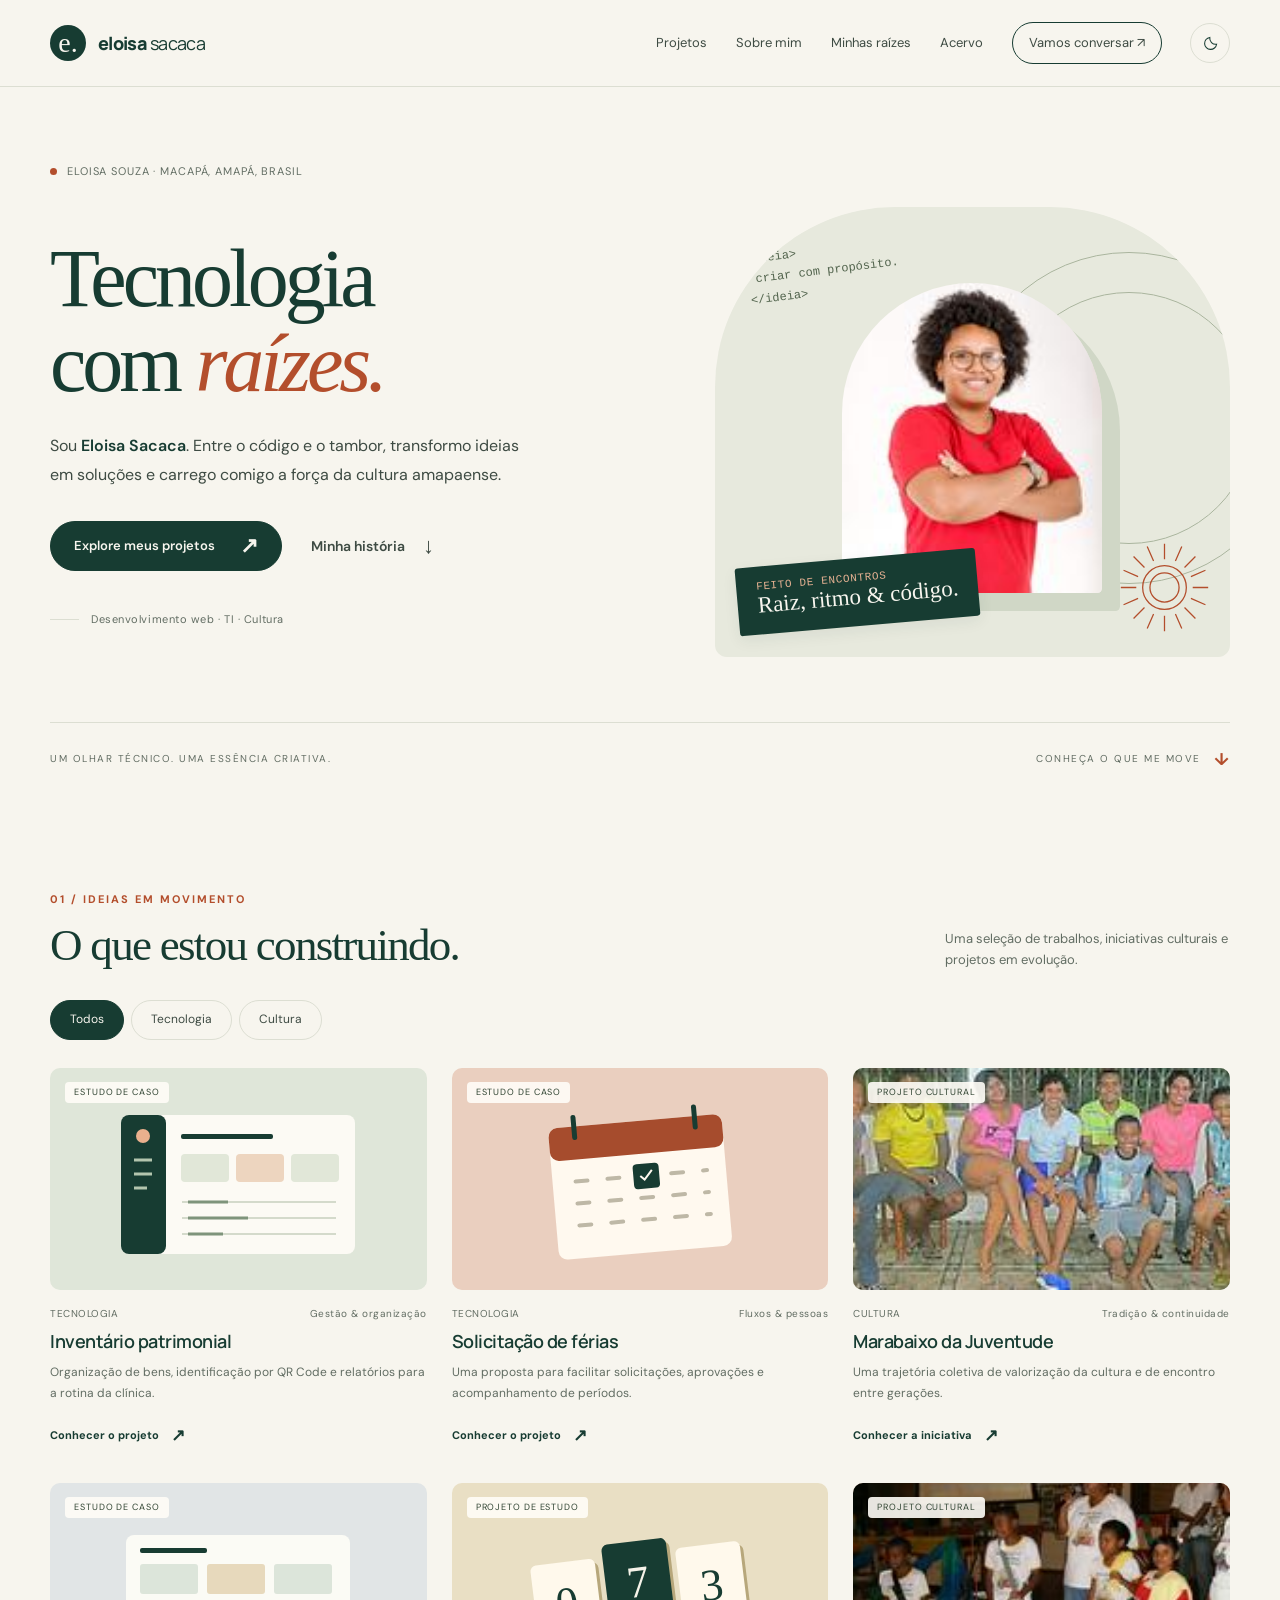
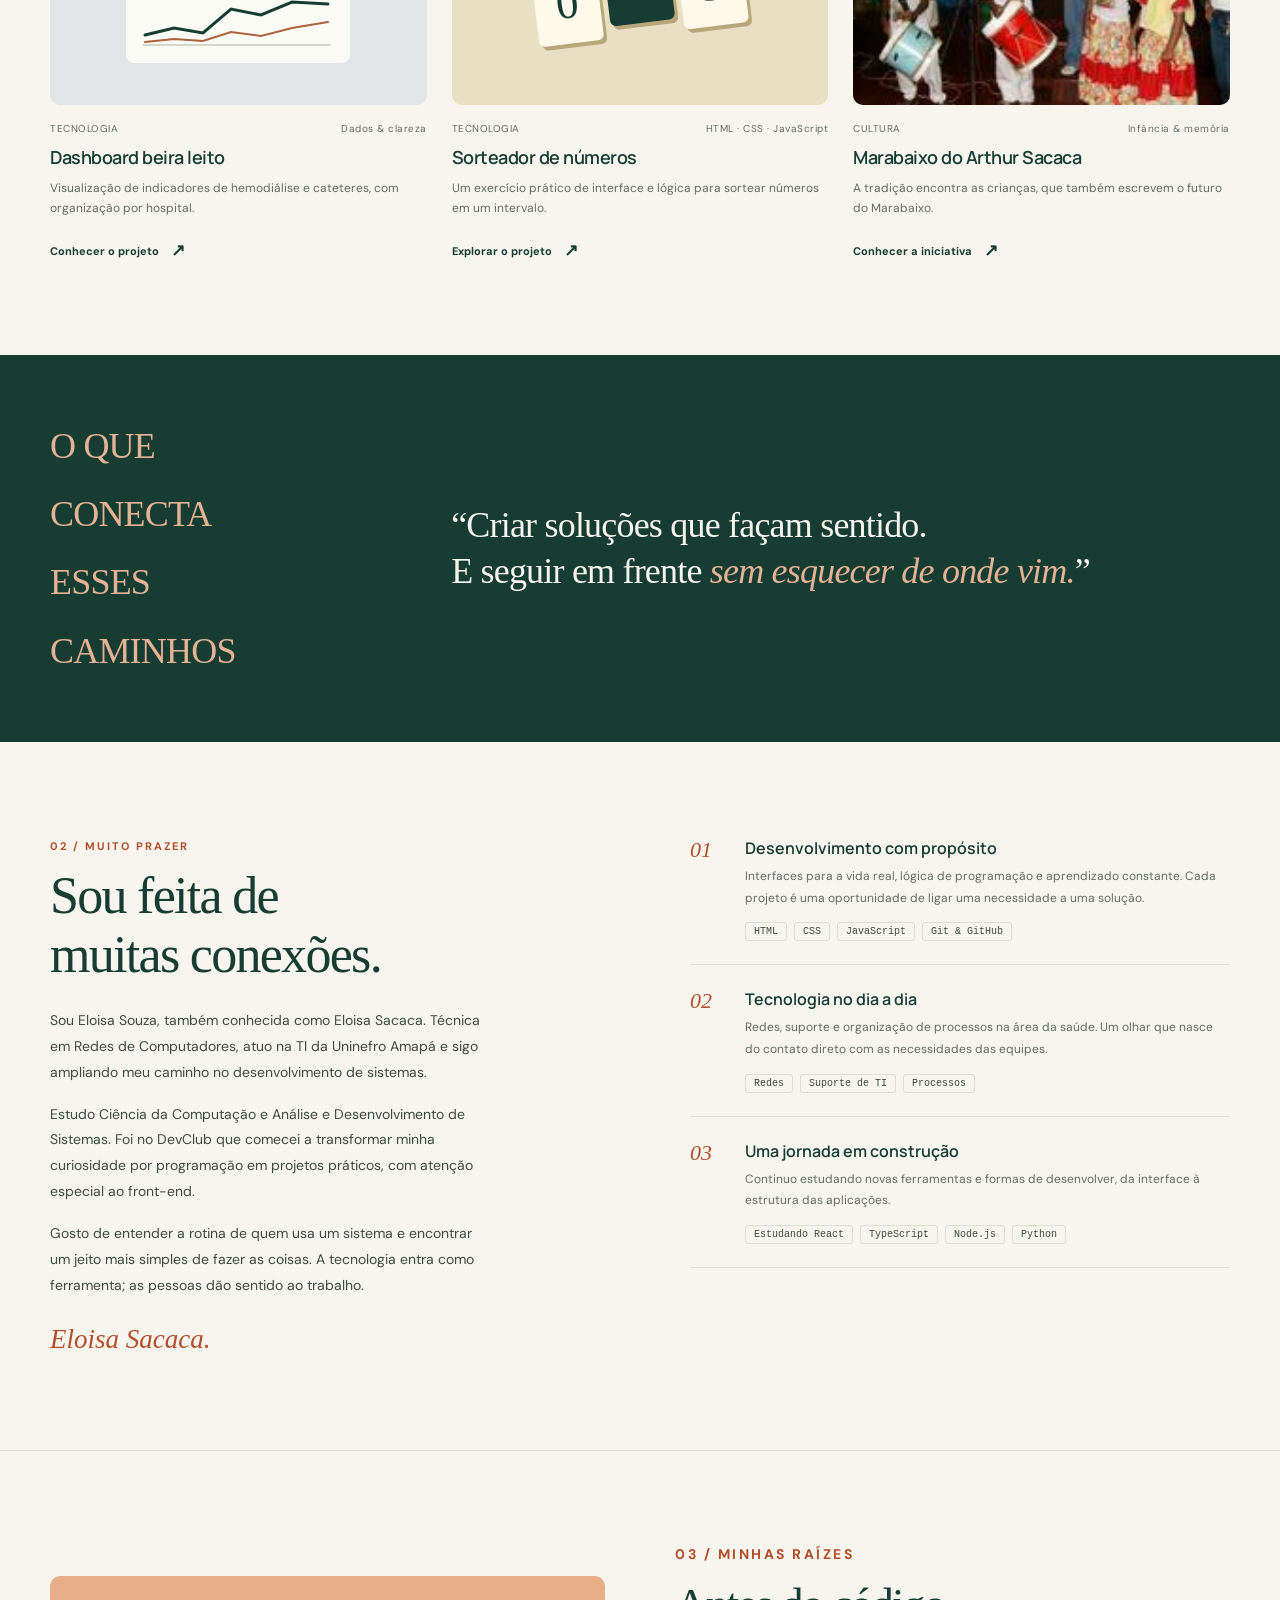
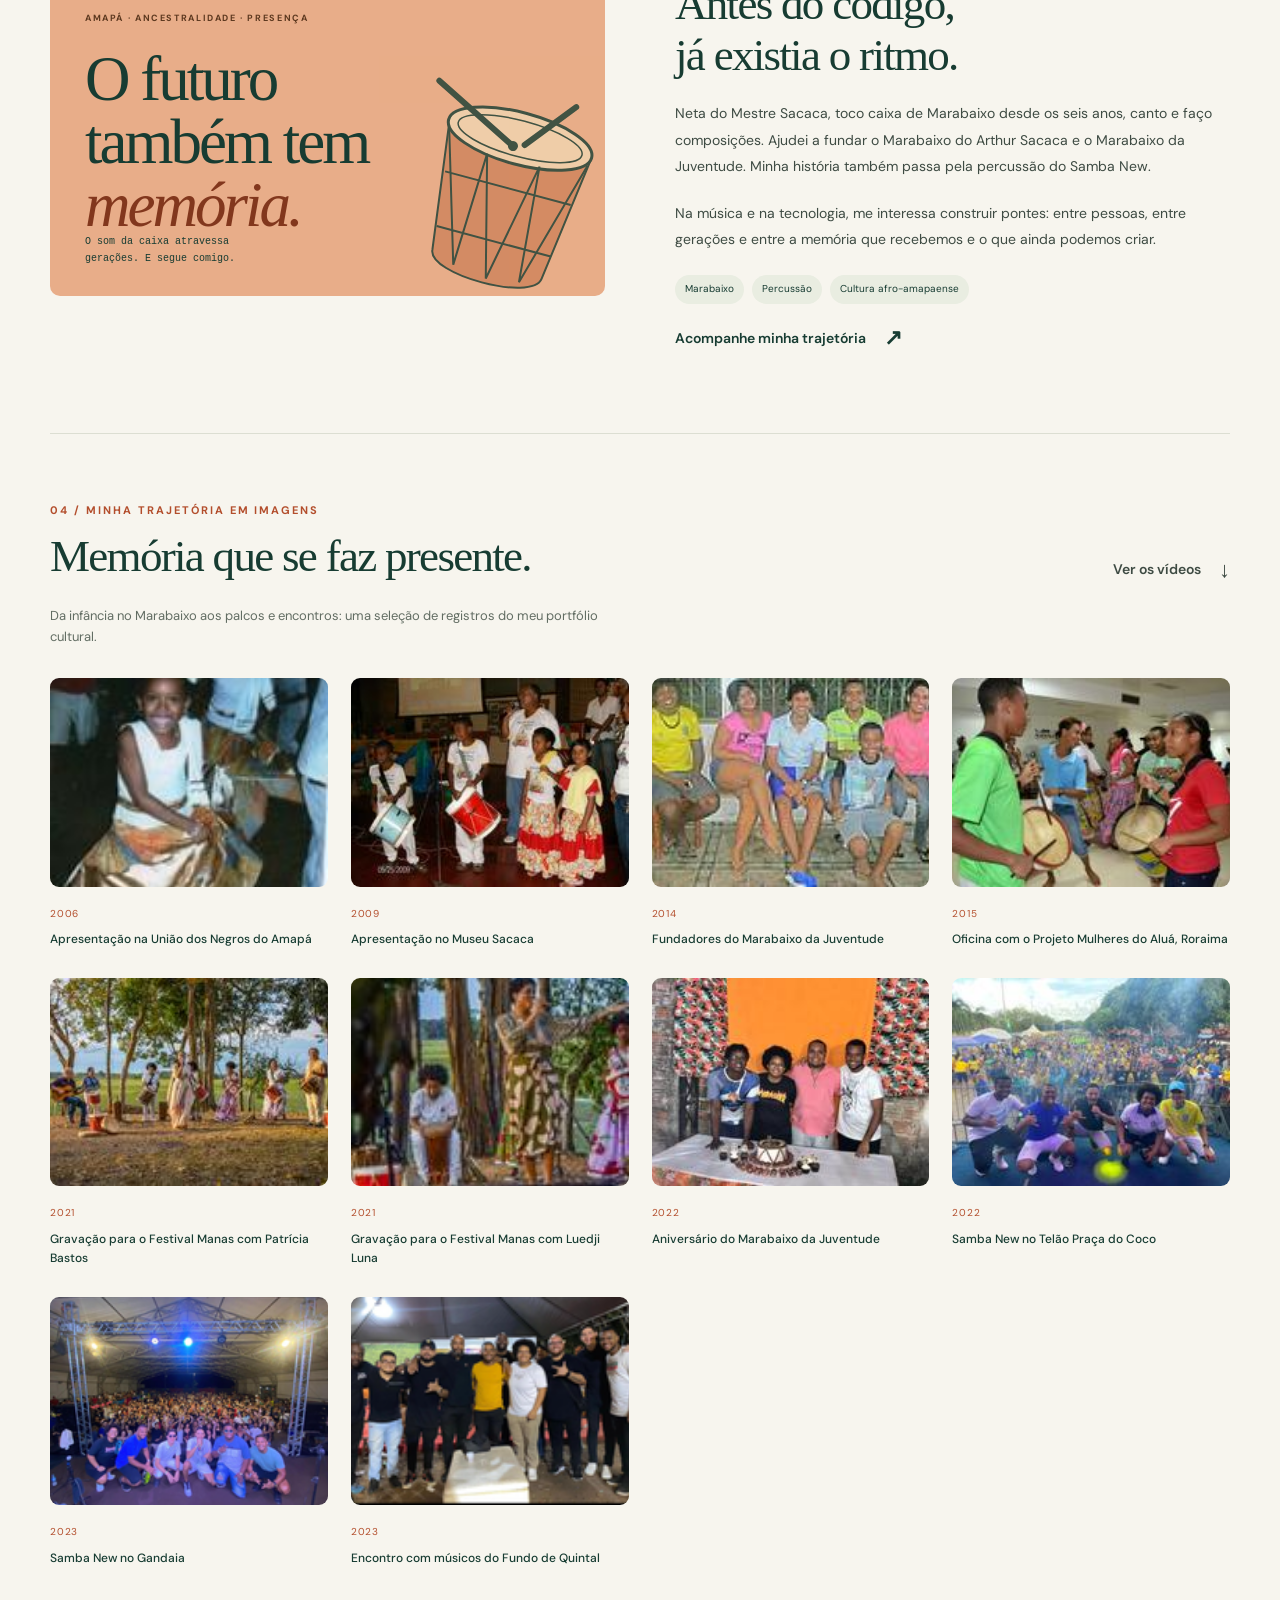
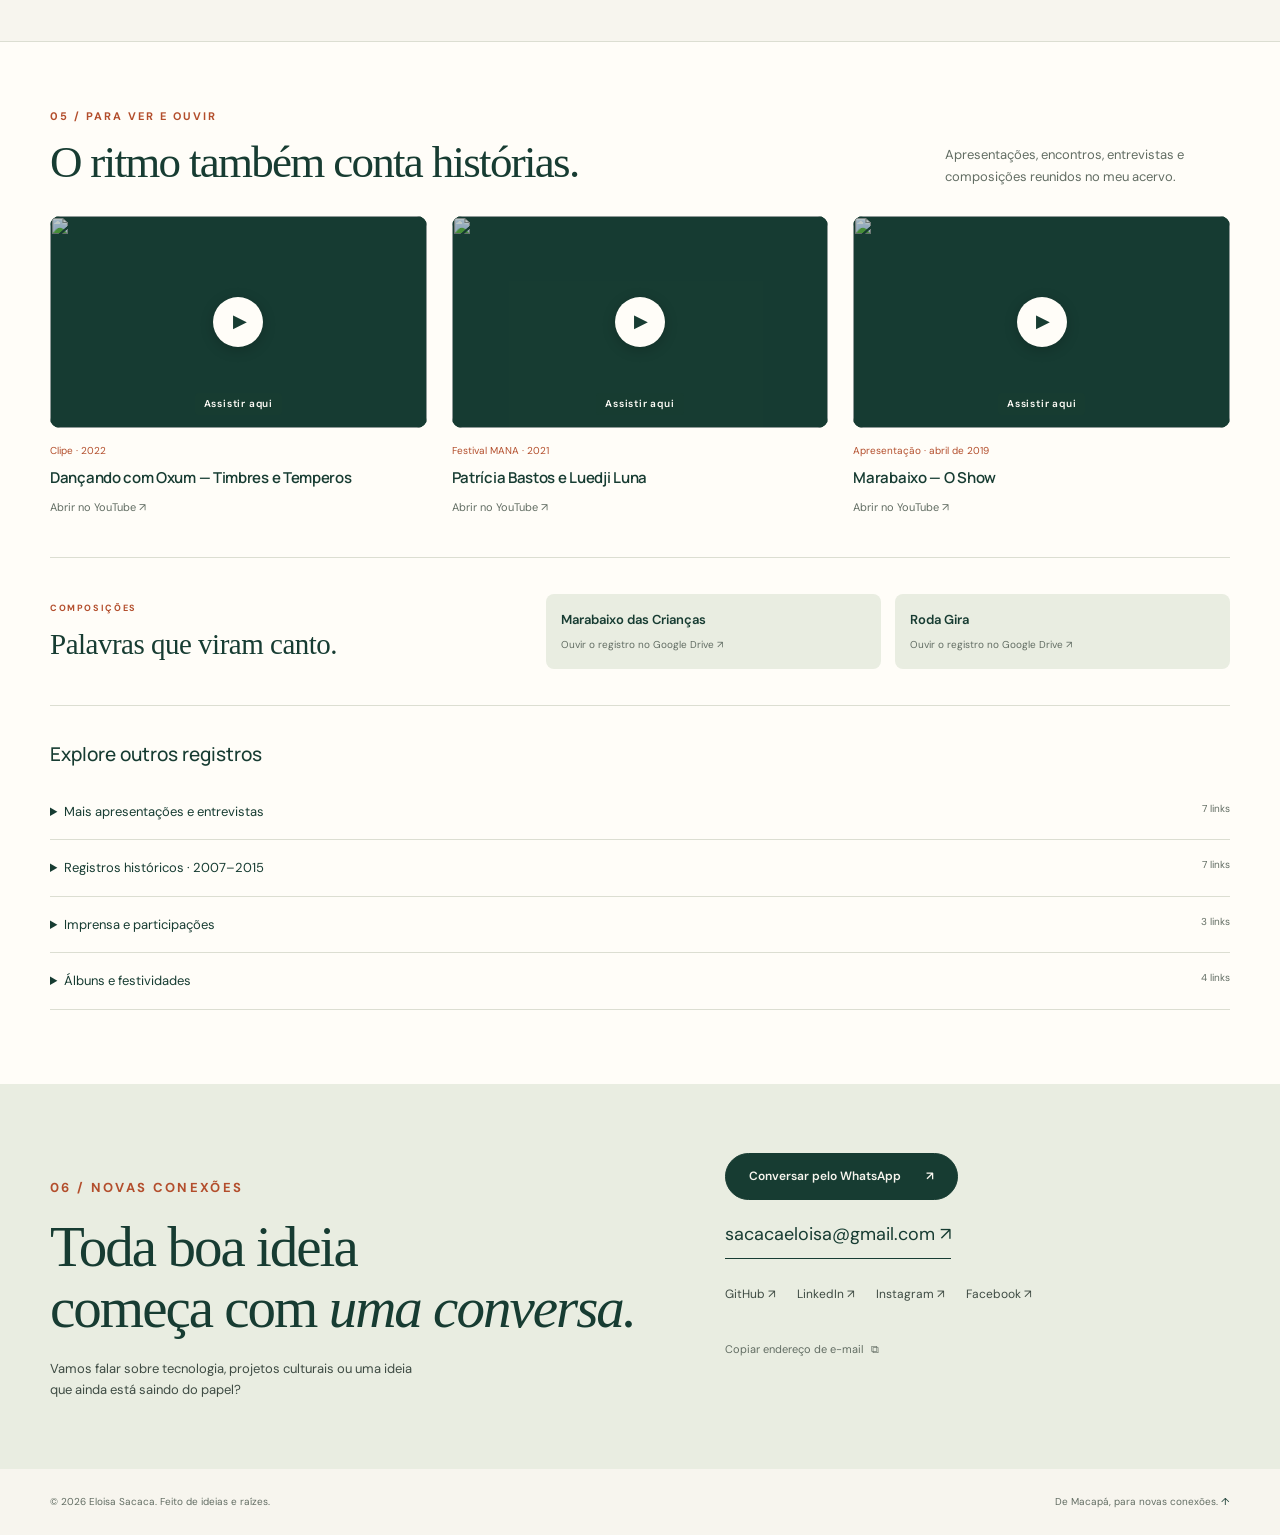
==== commit 252b1d34: "Add authorized Canva photos, cultural video archive and composition links" ====
--- a/portfolio/index.html
+++ b/portfolio/index.html
@@ -19,7 +19,7 @@
 *{box-sizing:border-box}html{scroll-behavior:smooth;scroll-padding-top:96px}body{margin:0;background:var(--paper);color:var(--text);font:16px/1.65 "DM Sans",Arial,sans-serif;-webkit-font-smoothing:antialiased}body.dialog-open{overflow:hidden}a{color:inherit;text-decoration:none}button,input,textarea{font:inherit}button{cursor:pointer}a,button{-webkit-tap-highlight-color:transparent}button:disabled{cursor:default}button:focus-visible,a:focus-visible,summary:focus-visible{outline:3px solid var(--orange);outline-offset:5px}::selection{background:var(--peach);color:#173c32}img{max-width:100%;display:block}.wrap{width:min(1180px,calc(100% - 88px));margin-inline:auto}.skip{position:fixed;top:-80px;left:20px;background:var(--ink);color:var(--paper);padding:12px 20px;z-index:100}.skip:focus{top:12px}h1,h2,h3,p{margin:0}h1,h2,h3{color:var(--ink)}.serif{font-family:Georgia,"Times New Roman",serif;font-weight:400}.eyebrow{font-size:11px;font-weight:700;letter-spacing:.18em;text-transform:uppercase}.arrow{display:inline-block;font-family:Arial,sans-serif;font-size:22px;line-height:1}.link-arrow{display:inline-flex;align-items:center;gap:18px;font-size:14px;font-weight:600}.link-arrow .arrow{transition:transform .2s}.link-arrow:hover .arrow{transform:translate(3px,-3px)}.rule{border-top:1px solid var(--line)}
 header{position:sticky;top:0;z-index:20;background:var(--paper);border-bottom:1px solid var(--line)}.header-inner{height:86px;display:flex;align-items:center;gap:28px}.brand{display:flex;align-items:center;gap:12px;color:var(--ink);margin-right:auto}.brand-mark{width:36px;height:36px;background:var(--ink);color:var(--paper);border-radius:50%;display:grid;place-items:center;font-family:Georgia,serif;font-size:28px;line-height:1}.brand-name{font:800 18px "Manrope",Arial,sans-serif;letter-spacing:-.7px}.brand-name span{font-weight:400}.nav{display:flex;gap:29px;align-items:center;font-size:13px}.nav a{position:relative;padding-block:10px}.nav a:after{content:"";position:absolute;left:0;right:100%;height:1px;bottom:5px;background:var(--orange);transition:right .2s}.nav a:hover:after{right:0}.header-contact{border:1px solid var(--ink);padding:9px 16px!important;border-radius:50px}.theme-toggle,.menu-toggle{height:40px;width:40px;border:1px solid var(--line);background:transparent;color:var(--ink);border-radius:50%;display:grid;place-items:center}.theme-toggle svg{width:17px;height:17px}.menu-toggle{display:none;font-size:20px}.theme-toggle:hover{background:var(--soft)}
 .hero{padding-top:75px;padding-bottom:54px}.hero-top{display:flex;align-items:center;gap:10px;color:var(--muted);font-size:11px;letter-spacing:.08em;text-transform:uppercase}.dot{width:7px;height:7px;background:var(--orange);border-radius:50%;display:inline-block;flex:none}.hero-grid{display:grid;grid-template-columns:1.15fr 1fr;gap:72px;align-items:center;margin-top:27px}.hero h1{font-size:clamp(58px,6.4vw,88px);line-height:1.04;letter-spacing:-4px}.hero h1 em{font-weight:400;color:var(--orange)}.hero-copy{max-width:480px;margin-top:26px;font-size:16px;line-height:1.8}.hero-copy strong{color:var(--ink);font-weight:600}.hero-actions{display:flex;gap:29px;align-items:center;flex-wrap:wrap;margin-top:31px}.button{display:inline-flex;align-items:center;justify-content:center;gap:25px;background:var(--ink);color:var(--paper);border:1px solid var(--ink);border-radius:50px;padding:13px 23px;font-size:13px;font-weight:600;transition:transform .2s}.button:hover{transform:translateY(-3px)}.hero-footnote{margin-top:39px;font-size:11px;color:var(--muted);letter-spacing:.05em;display:flex;align-items:center;gap:12px}.hero-footnote:before{content:"";height:1px;width:29px;background:var(--line)}
-.hero-art{position:relative;min-height:450px;background:#e7e9dd;border-radius:180px 180px 12px 12px;isolation:isolate;overflow:hidden;display:flex;align-items:center;justify-content:center}.hero-art:before{content:"";position:absolute;width:330px;height:330px;border:1px solid #aab59e;border-radius:50%;top:45px;right:-65px;z-index:-1}.hero-art:after{content:"";position:absolute;width:250px;height:250px;border:1px solid #aab59e;border-radius:50%;top:85px;right:-25px;z-index:-1}.portrait{width:260px;height:310px;object-fit:cover;object-position:center;border-radius:140px 140px 5px 5px;filter:grayscale(100%);mix-blend-mode:multiply;box-shadow:18px 18px 0 #d0d7c6;margin-top:12px}.portrait-fallback{width:260px;height:310px;display:grid;place-items:center;background:#173c32;color:#f7f5ee;font:90px Georgia,serif;border-radius:140px 140px 5px 5px}.art-code{position:absolute;top:34px;left:33px;font:12px/1.7 monospace;color:#52644d;transform:rotate(-7deg)}.art-label{position:absolute;left:22px;bottom:31px;background:#173c32;color:#f7f5ee;padding:14px 20px;border-radius:3px;transform:rotate(-5deg);box-shadow:0 5px 15px #173c3212}.art-label span{display:block;font:11px monospace;color:#e5b192;letter-spacing:.06em}.art-label b{font:23px Georgia,serif;font-weight:400}.art-sun{position:absolute;right:20px;bottom:24px;width:91px;height:91px;animation:turn 45s linear infinite;color:#b34e2c}.art-sun svg{width:100%;height:100%}@keyframes turn{to{transform:rotate(360deg)}}.hero-bottom{display:flex;justify-content:space-between;align-items:center;margin-top:65px;padding-top:22px;font-size:10px;letter-spacing:.15em;text-transform:uppercase;color:var(--muted)}.hero-bottom span:last-child{display:flex;gap:13px;align-items:center}.hero-bottom b{font-size:17px;color:var(--orange)}
+.hero-art{position:relative;min-height:450px;background:#e7e9dd;border-radius:180px 180px 12px 12px;isolation:isolate;overflow:hidden;display:flex;align-items:center;justify-content:center}.hero-art:before{content:"";position:absolute;width:330px;height:330px;border:1px solid #aab59e;border-radius:50%;top:45px;right:-65px;z-index:-1}.hero-art:after{content:"";position:absolute;width:250px;height:250px;border:1px solid #aab59e;border-radius:50%;top:85px;right:-25px;z-index:-1}.portrait{width:260px;height:310px;object-fit:cover;object-position:center;border-radius:140px 140px 5px 5px;object-position:center 26%;box-shadow:18px 18px 0 #d0d7c6;margin-top:12px}.portrait-fallback{width:260px;height:310px;display:grid;place-items:center;background:#173c32;color:#f7f5ee;font:90px Georgia,serif;border-radius:140px 140px 5px 5px}.art-code{position:absolute;top:34px;left:33px;font:12px/1.7 monospace;color:#52644d;transform:rotate(-7deg)}.art-label{position:absolute;left:22px;bottom:31px;background:#173c32;color:#f7f5ee;padding:14px 20px;border-radius:3px;transform:rotate(-5deg);box-shadow:0 5px 15px #173c3212}.art-label span{display:block;font:11px monospace;color:#e5b192;letter-spacing:.06em}.art-label b{font:23px Georgia,serif;font-weight:400}.art-sun{position:absolute;right:20px;bottom:24px;width:91px;height:91px;animation:turn 45s linear infinite;color:#b34e2c}.art-sun svg{width:100%;height:100%}@keyframes turn{to{transform:rotate(360deg)}}.hero-bottom{display:flex;justify-content:space-between;align-items:center;margin-top:65px;padding-top:22px;font-size:10px;letter-spacing:.15em;text-transform:uppercase;color:var(--muted)}.hero-bottom span:last-child{display:flex;gap:13px;align-items:center}.hero-bottom b{font-size:17px;color:var(--orange)}
 section{scroll-margin-top:100px}.projects{padding:63px 0 86px}.section-head{display:flex;justify-content:space-between;align-items:end;gap:28px;margin-bottom:29px}.section-title .eyebrow{color:var(--orange);margin-bottom:12px}.section-title h2{font-size:45px;line-height:1.12;letter-spacing:-1.7px}.section-sub{font-size:13px;color:var(--muted);max-width:285px}.filters{display:flex;gap:7px;margin-bottom:28px;flex-wrap:wrap}.filter{border:1px solid var(--line);background:transparent;border-radius:30px;padding:8px 19px;color:var(--text);font-size:12px;min-height:40px}.filter[aria-pressed="true"]{background:var(--ink);border-color:var(--ink);color:var(--paper)}.project-grid{display:grid;grid-template-columns:repeat(3,1fr);gap:30px 25px}.project[hidden]{display:none}.project-visual{height:222px;position:relative;overflow:hidden;border-radius:10px;background:var(--soft);display:flex;align-items:center;justify-content:center;padding:22px;isolation:isolate}.project-visual svg{width:100%;max-width:260px;max-height:176px}.project-tag{position:absolute;top:14px;left:15px;background:#fffdf8e6;color:#304432;padding:3px 9px;border-radius:4px;font-size:9px;text-transform:uppercase;letter-spacing:.1em}.project-body{padding-top:16px}.project-meta{display:flex;align-items:center;justify-content:space-between;gap:10px;color:var(--muted);font-size:10px;letter-spacing:.05em}.project h3{font:600 18px/1.4 "Manrope",Arial,sans-serif;letter-spacing:-.5px;margin-top:7px}.project-body>p{font-size:12px;line-height:1.7;margin:8px 0 14px;color:var(--muted)}.project-open{border:0;padding:3px 0;background:transparent;color:var(--ink);font-size:11px;font-weight:700;display:inline-flex;gap:12px;align-items:center;min-height:36px}.project-open:hover{text-decoration:underline;text-underline-offset:4px}.project-open .arrow{font-size:17px}.visual-stock{background:#dfe6d9}.visual-holiday{background:#eacfbf}.visual-dash{background:#e1e5e6}.visual-culture{background:#c8d7bf}.visual-luck{background:#e9dfc4}.visual-kids{background:#e7c9ae}.visual-type{font:60px Georgia,serif;color:#173c32;letter-spacing:-4px;text-align:center;line-height:.95}.visual-type em{font-weight:400;color:#a34a29;font-size:42px}.visual-grid{position:absolute;inset:0;z-index:-1;background-image:linear-gradient(#173c3212 1px,transparent 1px),linear-gradient(90deg,#173c3212 1px,transparent 1px);background-size:30px 30px}.visual-orbit{position:absolute;border:1px solid #173c3233;width:240px;height:240px;border-radius:50%;right:-90px;top:-50px;z-index:-1}.sorteio-numbers{display:flex;gap:8px;transform:rotate(-7deg)}.sorteio-numbers span{display:grid;place-items:center;width:65px;height:82px;background:#fff9ec;box-shadow:3px 4px 0 #b7a77b;color:#173c32;font:45px Georgia,serif;border-radius:6px}.sorteio-numbers span:nth-child(2){transform:translateY(-12px);background:#173c32;color:#f6f3e9}
 .statement{background:var(--dark);color:var(--on-dark);padding:57px 0}.statement-inner{display:grid;grid-template-columns:1fr 2.25fr;align-items:center;gap:55px}.statement .eyebrow{color:#e4b294;max-width:150px;line-height:1.9}.statement p{font:36px/1.3 Georgia,serif;letter-spacing:-.8px;color:var(--on-dark)}.statement em{color:#e4b294}
 .about{padding:95px 0;display:grid;grid-template-columns:1fr 1fr;gap:100px}.about .section-title h2{font-size:52px}.about-text{margin-top:24px;max-width:440px}.about-text p{font-size:14px;margin-bottom:16px;line-height:1.85}.about-sign{font:italic 27px Georgia,serif;color:var(--orange);margin-top:25px}.path-item{display:grid;grid-template-columns:40px 1fr;gap:15px;padding:23px 0;border-bottom:1px solid var(--line)}.path-item:first-child{padding-top:0}.path-num{color:var(--orange);font:italic 22px Georgia,serif}.path-item h3{font:600 16px "Manrope",Arial,sans-serif;margin-bottom:7px}.path-item p{font-size:12px;color:var(--muted);line-height:1.8}.skills{display:flex;gap:7px;flex-wrap:wrap;margin-top:13px}.skills span{border:1px solid var(--line);border-radius:3px;padding:3px 8px;font:10px monospace;color:var(--text)}
@@ -33,6 +33,12 @@
 @media(max-width:350px){.hero h1{font-size:56px}.hero-actions{gap:17px}.button{padding:12px 18px;gap:19px}.project-grid{grid-template-columns:1fr}.project-visual{height:205px}.brand-name{font-size:14px}.hero-bottom{letter-spacing:.07em}.contact-email{font-size:17px}}
 @media(prefers-reduced-motion:reduce){html{scroll-behavior:auto}*,*:before,*:after{animation:none!important;transition:none!important}}
 @media print{header,.hero-art,.filters,.project-open,.copy,dialog,.hero-actions{display:none}.wrap{width:100%}.hero,.projects,.about,.culture,.contact{padding:20px 0}body{font:11px Arial;color:#111;background:white}.hero h1{font-size:40px}.hero-grid,.about,.culture-grid,.contact-inner{display:block}.project-grid{grid-template-columns:repeat(3,1fr)}.project-visual{height:140px}.project[hidden]{display:block}.statement{padding:20px}.contact a:after{content:" (" attr(href) ")";font-size:10px}footer{margin-top:15px}}
+
+.project-visual .project-cover{position:absolute;inset:0;width:100%;height:100%;object-fit:cover}.archive{padding:67px 0 72px;border-top:1px solid var(--line)}.archive-intro{font-size:13px;color:var(--muted);max-width:580px;margin:-6px 0 31px}.photo-grid{display:grid;grid-template-columns:repeat(4,1fr);gap:28px 23px}.archive-photo{margin:0;min-width:0}.archive-photo img{display:block;width:100%;height:auto;aspect-ratio:4/3;object-fit:cover;border-radius:9px;background:var(--soft)}.archive-photo figcaption{padding-top:12px}.archive-photo figcaption>span{font-size:10px;letter-spacing:.08em;color:var(--orange)}.archive-photo h3{font-size:12px;font-weight:500;line-height:1.65;margin-top:5px}.videos-section{padding:65px 0 74px;background:var(--surface);border-top:1px solid var(--line)}.video-grid{display:grid;grid-template-columns:repeat(3,1fr);gap:25px}.video-player{aspect-ratio:16/9;position:relative;background:#173c32;border-radius:10px;overflow:hidden}.video-player iframe{width:100%;height:100%;position:absolute;inset:0;border:0}.video-load{padding:0;border:0;position:absolute;inset:0;width:100%;height:100%;background:#173c32;color:#fffdf8;display:grid;place-items:center}.video-load>img{width:100%;height:100%;position:absolute;inset:0;object-fit:cover;opacity:.72;transition:opacity .2s}.video-load:hover>img{opacity:.9}.play-icon{position:relative;z-index:1;width:50px;height:50px;border-radius:50%;display:grid;place-items:center;padding-left:3px;background:#fffdf8;color:#173c32;font-size:18px;box-shadow:0 3px 14px #0003}.play-label{position:absolute;bottom:13px;font-size:10px;font-weight:600;letter-spacing:.08em;z-index:1;background:#173c32de;color:#fffdf8;padding:3px 9px;border-radius:3px}.media-context{font-size:10px;color:var(--orange);margin-top:15px}.video-card h3{font:600 15px/1.55 "Manrope",Arial,sans-serif;margin-top:6px;letter-spacing:-.3px}.video-original{display:inline-block;font-size:11px;color:var(--muted);padding:9px 0;min-height:36px}.video-original:hover{color:var(--ink);text-decoration:underline;text-underline-offset:3px}.compositions{display:grid;grid-template-columns:1fr 1.5fr;gap:40px;align-items:center;padding:36px 0;margin-top:32px;border-top:1px solid var(--line);border-bottom:1px solid var(--line)}.compositions .eyebrow{font-size:9px;color:var(--orange);margin-bottom:10px}.compositions h3{font-size:29px;line-height:1.25;letter-spacing:-.5px}.composition-links{display:grid;grid-template-columns:1fr 1fr;gap:14px}.composition-links a{padding:15px;background:var(--soft);border-radius:8px;display:flex;flex-direction:column;gap:7px}.composition-links a:hover{outline:1px solid var(--orange)}.composition-links span{font-size:13px;color:var(--ink);font-weight:600}.composition-links small{font-size:10px;color:var(--muted)}.archive-links{margin-top:35px}.archive-links>h3{font:500 19px "Manrope",Arial,sans-serif;margin-bottom:17px}.source-group{border-bottom:1px solid var(--line)}.source-group summary{padding:17px 0;cursor:pointer;color:var(--ink);font-size:13px}.source-group summary>span{font-size:10px;float:right;color:var(--muted);margin-left:15px}.source-group ul{list-style:none;margin:0;padding:0 0 17px 18px}.source-group li+li{margin-top:6px}.source-group li a{display:flex;align-items:center;justify-content:space-between;gap:20px;padding:9px 12px;border-radius:5px;font-size:12px}.source-group li a:hover{background:var(--soft)}.source-group li small{font-size:10px;white-space:nowrap;color:var(--muted)}.source-group li a span{overflow-wrap:anywhere}.contact-actions>.button{font-size:12px}
+@media(max-width:900px){.photo-grid{grid-template-columns:repeat(3,1fr)}.video-grid{gap:17px}.compositions{grid-template-columns:1fr 1.6fr;gap:25px}.compositions h3{font-size:25px}}
+@media(max-width:580px){.archive{padding:44px 0 48px}.photo-grid{grid-template-columns:repeat(2,1fr);gap:24px 14px}.archive-photo h3{font-size:11px}.archive-intro{font-size:12px;margin-top:-6px}.videos-section{padding:43px 0 47px}.video-grid{grid-template-columns:1fr;gap:28px}.video-card h3{font-size:16px}.video-player{max-height:250px}.video-original{min-height:40px}.compositions{grid-template-columns:1fr;gap:21px;margin-top:24px;padding:27px 0}.compositions h3{font-size:29px}.composition-links{gap:10px}.composition-links a{padding:13px}.composition-links span{font-size:12px}.source-group summary{font-size:12px;min-height:44px}.source-group li a{align-items:start;gap:9px;padding:9px 6px;font-size:11px}.source-group li small{font-size:9px}.source-group ul{padding-left:6px}.source-group summary>span{font-size:9px}.archive-links{margin-top:28px}}
+@media print{.video-load,.video-player{display:none}.archive,.videos-section{padding:20px 0}.photo-grid{grid-template-columns:repeat(4,1fr)}.source-group{display:none}.composition-links a{border:1px solid #aaa}.video-grid{grid-template-columns:repeat(3,1fr)}}
+
 </style>
 </head>
 <body>
@@ -41,7 +47,7 @@
  <div class="wrap header-inner">
   <a class="brand" href="#inicio" aria-label="Eloisa Sacaca, início"><span class="brand-mark" aria-hidden="true">e.</span><span class="brand-name">eloisa <span>sacaca</span></span></a>
   <nav class="nav" id="navigation" aria-label="Navegação principal">
-   <a href="#projetos">Projetos</a><a href="#sobre">Sobre mim</a><a href="#cultura">Minhas raízes</a><a href="#contato" class="header-contact">Vamos conversar ↗</a>
+   <a href="#projetos">Projetos</a><a href="#sobre">Sobre mim</a><a href="#cultura">Minhas raízes</a><a href="#acervo">Acervo</a><a href="#contato" class="header-contact">Vamos conversar ↗</a>
   </nav>
   <button class="theme-toggle" id="theme-toggle" type="button" aria-label="Ativar tema escuro" aria-pressed="false"><svg viewBox="0 0 24 24" fill="none" stroke="currentColor" stroke-width="1.5" aria-hidden="true"><path d="M20.6 13A8.5 8.5 0 0 1 11 3.4 8.5 8.5 0 1 0 20.6 13Z"/></svg></button>
   <button class="menu-toggle" id="menu-toggle" type="button" aria-label="Abrir menu" aria-expanded="false" aria-controls="navigation">☰</button>
@@ -59,7 +65,7 @@
    </div>
    <div class="hero-art">
     <span class="art-code" aria-hidden="true">&lt;ideia&gt;<br>&nbsp;criar com propósito.<br>&lt;/ideia&gt;</span>
-    <img class="portrait" src="https://avatars.githubusercontent.com/u/87828734?v=4&amp;s=640" alt="Foto do perfil de Eloisa Sacaca no GitHub" width="260" height="310" fetchpriority="high" id="portrait">
+    <img class="portrait" src="https://eloisasacaca.my.canva.site/cultural/images/228a46900ba449d8add6a78a8d1ea02a.jpg" alt="Retrato de Eloisa Sacaca, do seu portfólio no Canva" data-fallback="[data-uri]" width="260" height="310" fetchpriority="high" id="portrait">
     <div class="art-label"><span>FEITO DE ENCONTROS</span><b>Raiz, ritmo &amp; código.</b></div>
     <span class="art-sun" aria-hidden="true"><svg viewBox="0 0 100 100" fill="none" stroke="currentColor" stroke-width="1.4"><circle cx="50" cy="50" r="24"/><circle cx="50" cy="50" r="16"/><path d="M50 2v17m0 62v17M2 50h17m62 0h17M16 16l12 12m44 44 12 12M16 84l12-12m44-44 12-12M31 5l7 16m24 58 7 16M5 31l16 7m58 24 16 7M5 69l16-7m58-24 16-7M31 95l7-16m24-58 7-16"/></svg></span>
    </div>
@@ -83,7 +89,7 @@
     <div class="project-body"><div class="project-meta"><span>TECNOLOGIA</span><span>Fluxos &amp; pessoas</span></div><h3>Solicitação de férias</h3><p>Uma proposta para facilitar solicitações, aprovações e acompanhamento de períodos.</p><button class="project-open" type="button" data-project="holidays">Conhecer o projeto <span class="arrow" aria-hidden="true">↗</span></button></div>
    </article>
    <article class="project" data-category="culture">
-    <div class="project-visual visual-culture"><span class="project-tag">Projeto cultural</span><span class="visual-grid" aria-hidden="true"></span><span class="visual-orbit" aria-hidden="true"></span><div class="visual-type" aria-hidden="true">Marabaixo<br><em>da Juventude</em></div></div>
+    <div class="project-visual visual-culture"><img class="project-cover" src="[data-uri]" alt="Fundadores do Marabaixo da Juventude, 2014" loading="lazy"><span class="project-tag">Projeto cultural</span></div>
     <div class="project-body"><div class="project-meta"><span>CULTURA</span><span>Tradição &amp; continuidade</span></div><h3>Marabaixo da Juventude</h3><p>Uma trajetória coletiva de valorização da cultura e de encontro entre gerações.</p><button class="project-open" type="button" data-project="youth">Conhecer a iniciativa <span class="arrow" aria-hidden="true">↗</span></button></div>
    </article>
    <article class="project" data-category="tech">
@@ -95,7 +101,7 @@
     <div class="project-body"><div class="project-meta"><span>TECNOLOGIA</span><span>HTML · CSS · JavaScript</span></div><h3>Sorteador de números</h3><p>Um exercício prático de interface e lógica para sortear números em um intervalo.</p><button class="project-open" type="button" data-project="random">Explorar o projeto <span class="arrow" aria-hidden="true">↗</span></button></div>
    </article>
    <article class="project" data-category="culture">
-    <div class="project-visual visual-kids"><span class="project-tag">Projeto cultural</span><span class="visual-orbit" aria-hidden="true"></span><div class="visual-type" aria-hidden="true" style="font-size:clamp(26px,3vw,42px);letter-spacing:-1.5px">Pequenas mãos.<br><em>Grandes raízes.</em></div></div>
+    <div class="project-visual visual-kids"><img class="project-cover" src="[data-uri]" alt="Apresentação do Marabaixo do Arthur Sacaca no Museu Sacaca, 2009" loading="lazy"><span class="project-tag">Projeto cultural</span></div>
     <div class="project-body"><div class="project-meta"><span>CULTURA</span><span>Infância &amp; memória</span></div><h3>Marabaixo do Arthur Sacaca</h3><p>A tradição encontra as crianças, que também escrevem o futuro do Marabaixo.</p><button class="project-open" type="button" data-project="children">Conhecer a iniciativa <span class="arrow" aria-hidden="true">↗</span></button></div>
    </article>
   </div>
@@ -115,11 +121,11 @@
  </section>
  <section class="culture" id="cultura" aria-labelledby="culture-title"><div class="wrap culture-grid">
   <div class="culture-art" role="img" aria-label="Composição gráfica com a frase o futuro também tem memória e uma ilustração de caixa de Marabaixo"><p class="eyebrow">Amapá · Ancestralidade · Presença</p><div class="culture-word">O futuro<br>também tem<br><em>memória.</em></div><div class="caption">O som da caixa atravessa gerações. E segue comigo.</div><svg viewBox="0 0 230 240" fill="none" aria-hidden="true"><path d="m45 65 17 130c2 25 110 25 113 0l17-130" fill="#cf835b" stroke="#173c32" stroke-width="2"/><ellipse cx="118" cy="65" rx="74" ry="26" fill="#f1d5b1" stroke="#173c32" stroke-width="3"/><ellipse cx="118" cy="65" rx="64" ry="18" stroke="#173c32" stroke-width="1.5"/><path d="m47 74 39 130 4-116 31 121 23-122 10 117 36-130M54 116h130M60 171h118" stroke="#173c32" stroke-width="2"/><path d="m25 30 88 44M164 20l-40 50" stroke="#173c32" stroke-width="6" stroke-linecap="round"/><circle cx="113" cy="74" r="5" fill="#173c32"/></svg></div>
-  <div class="culture-copy"><div class="section-title"><p class="eyebrow">03 / Minhas raízes</p><h2 class="serif" id="culture-title">Antes do código,<br>já existia o ritmo.</h2></div><p>Neta do Mestre Sacaca, toco caixa de Marabaixo desde os seis anos. Minha história passa pelo Marabaixo do Arthur Sacaca, pelo Marabaixo da Juventude e pela percussão do Samba New.</p><p>Na música e na tecnologia, me interessa construir pontes: entre pessoas, entre gerações e entre a memória que recebemos e o que ainda podemos criar.</p><div class="culture-chips"><span>Marabaixo</span><span>Percussão</span><span>Cultura afro-amapaense</span></div><a class="link-arrow" href="https://www.instagram.com/_sacaca/" target="_blank" rel="noopener noreferrer">Acompanhe minha trajetória <span class="arrow" aria-hidden="true">↗</span><span class="sr-only"> no Instagram, abre em nova aba</span></a></div>
+  <div class="culture-copy"><div class="section-title"><p class="eyebrow">03 / Minhas raízes</p><h2 class="serif" id="culture-title">Antes do código,<br>já existia o ritmo.</h2></div><p>Neta do Mestre Sacaca, toco caixa de Marabaixo desde os seis anos, canto e faço composições. Ajudei a fundar o Marabaixo do Arthur Sacaca e o Marabaixo da Juventude. Minha história também passa pela percussão do Samba New.</p><p>Na música e na tecnologia, me interessa construir pontes: entre pessoas, entre gerações e entre a memória que recebemos e o que ainda podemos criar.</p><div class="culture-chips"><span>Marabaixo</span><span>Percussão</span><span>Cultura afro-amapaense</span></div><a class="link-arrow" href="https://www.instagram.com/_sacaca/" target="_blank" rel="noopener noreferrer">Acompanhe minha trajetória <span class="arrow" aria-hidden="true">↗</span><span class="sr-only"> no Instagram, abre em nova aba</span></a></div>
  </div></section>
- <section class="contact" id="contato" aria-labelledby="contact-title"><div class="wrap contact-inner">
-  <div class="contact-copy"><p class="eyebrow">04 / Novas conexões</p><h2 class="serif" id="contact-title">Toda boa ideia<br>começa com <em>uma conversa.</em></h2><p>Vamos falar sobre tecnologia, projetos culturais ou uma ideia que ainda está saindo do papel?</p></div>
-  <div class="contact-actions"><a class="contact-email" href="mailto:sacacaeloisa@gmail.com">sacacaeloisa@gmail.com <span aria-hidden="true">↗</span></a><div class="socials"><a href="https://github.com/eloisasacaca" target="_blank" rel="noopener noreferrer">GitHub ↗<span class="sr-only">, abre em nova aba</span></a><a href="https://www.linkedin.com/in/eloisa-souza" target="_blank" rel="noopener noreferrer">LinkedIn ↗<span class="sr-only">, abre em nova aba</span></a><a href="https://www.instagram.com/_sacaca/" target="_blank" rel="noopener noreferrer">Instagram ↗<span class="sr-only">, abre em nova aba</span></a></div><button class="copy" type="button" id="copy-email">Copiar endereço de e-mail <span aria-hidden="true">⧉</span></button><p class="copy-feedback" id="copy-feedback" role="status" aria-live="polite"></p></div>
+ <section class="wrap archive" id="acervo" aria-labelledby="archive-title"><div class="section-head"><div class="section-title"><p class="eyebrow">04 / Minha trajetória em imagens</p><h2 class="serif" id="archive-title">Memória que se faz presente.</h2></div><a class="link-arrow" href="#videos">Ver os vídeos <span class="arrow" aria-hidden="true">↓</span></a></div><p class="archive-intro">Da infância no Marabaixo aos palcos e encontros: uma seleção de registros do meu portfólio cultural.</p><div class="photo-grid"><figure class="archive-photo"><img src="[data-uri]" width="200" height="150" alt="Apresentação na União dos Negros do Amapá, 2006" loading="lazy" decoding="async"><figcaption><span>2006</span><h3>Apresentação na União dos Negros do Amapá</h3></figcaption></figure><figure class="archive-photo"><img src="[data-uri]" width="200" height="150" alt="Apresentação no Museu Sacaca, 2009" loading="lazy" decoding="async"><figcaption><span>2009</span><h3>Apresentação no Museu Sacaca</h3></figcaption></figure><figure class="archive-photo"><img src="[data-uri]" width="200" height="150" alt="Fundadores do Marabaixo da Juventude, 2014" loading="lazy" decoding="async"><figcaption><span>2014</span><h3>Fundadores do Marabaixo da Juventude</h3></figcaption></figure><figure class="archive-photo"><img src="[data-uri]" width="200" height="150" alt="Oficina com o Projeto Mulheres do Aluá, Roraima, 2015" loading="lazy" decoding="async"><figcaption><span>2015</span><h3>Oficina com o Projeto Mulheres do Aluá, Roraima</h3></figcaption></figure><figure class="archive-photo"><img src="[data-uri]" width="200" height="150" alt="Gravação para o Festival Manas com Patrícia Bastos, 2021" loading="lazy" decoding="async"><figcaption><span>2021</span><h3>Gravação para o Festival Manas com Patrícia Bastos</h3></figcaption></figure><figure class="archive-photo"><img src="[data-uri]" width="200" height="150" alt="Gravação para o Festival Manas com Luedji Luna, 2021" loading="lazy" decoding="async"><figcaption><span>2021</span><h3>Gravação para o Festival Manas com Luedji Luna</h3></figcaption></figure><figure class="archive-photo"><img src="[data-uri]" width="200" height="150" alt="Aniversário do Marabaixo da Juventude, 2022" loading="lazy" decoding="async"><figcaption><span>2022</span><h3>Aniversário do Marabaixo da Juventude</h3></figcaption></figure><figure class="archive-photo"><img src="[data-uri]" width="200" height="150" alt="Samba New no Telão Praça do Coco, 2022" loading="lazy" decoding="async"><figcaption><span>2022</span><h3>Samba New no Telão Praça do Coco</h3></figcaption></figure><figure class="archive-photo"><img src="[data-uri]" width="200" height="150" alt="Samba New no Gandaia, 2023" loading="lazy" decoding="async"><figcaption><span>2023</span><h3>Samba New no Gandaia</h3></figcaption></figure><figure class="archive-photo"><img src="[data-uri]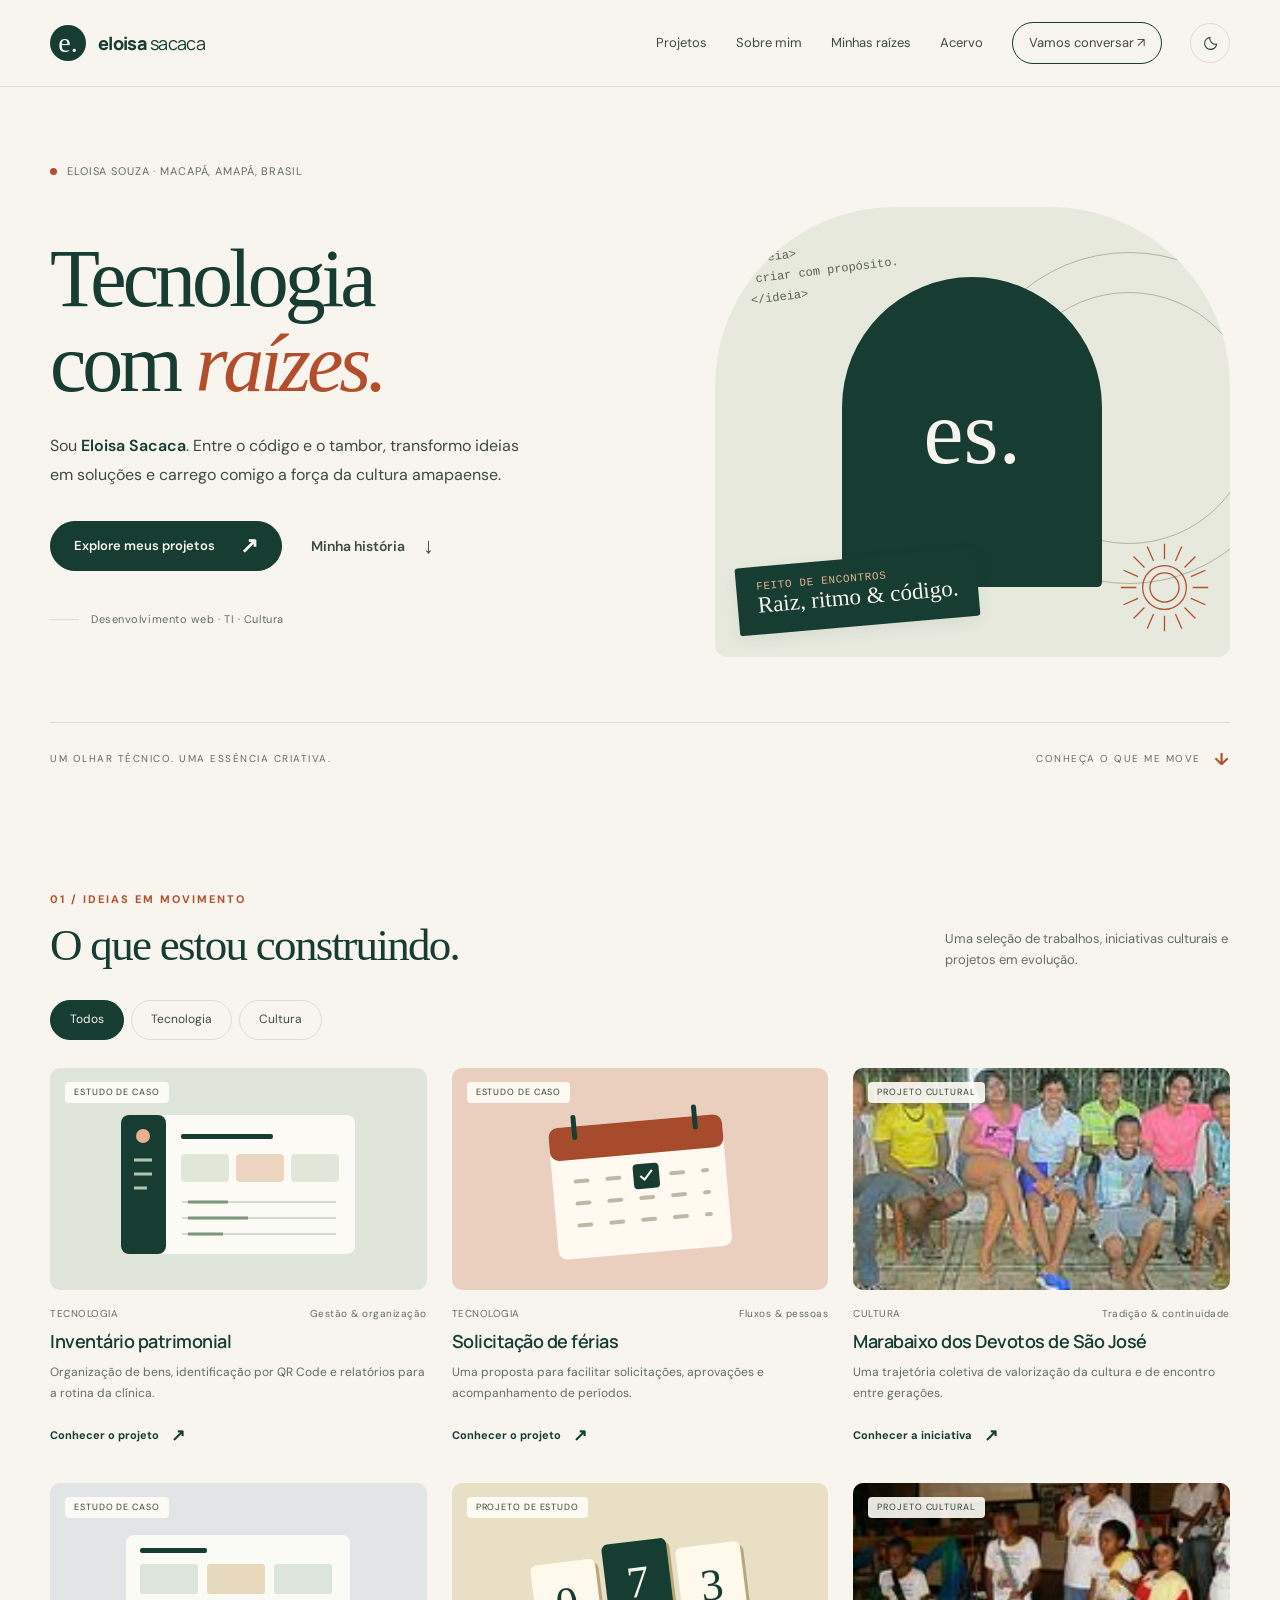
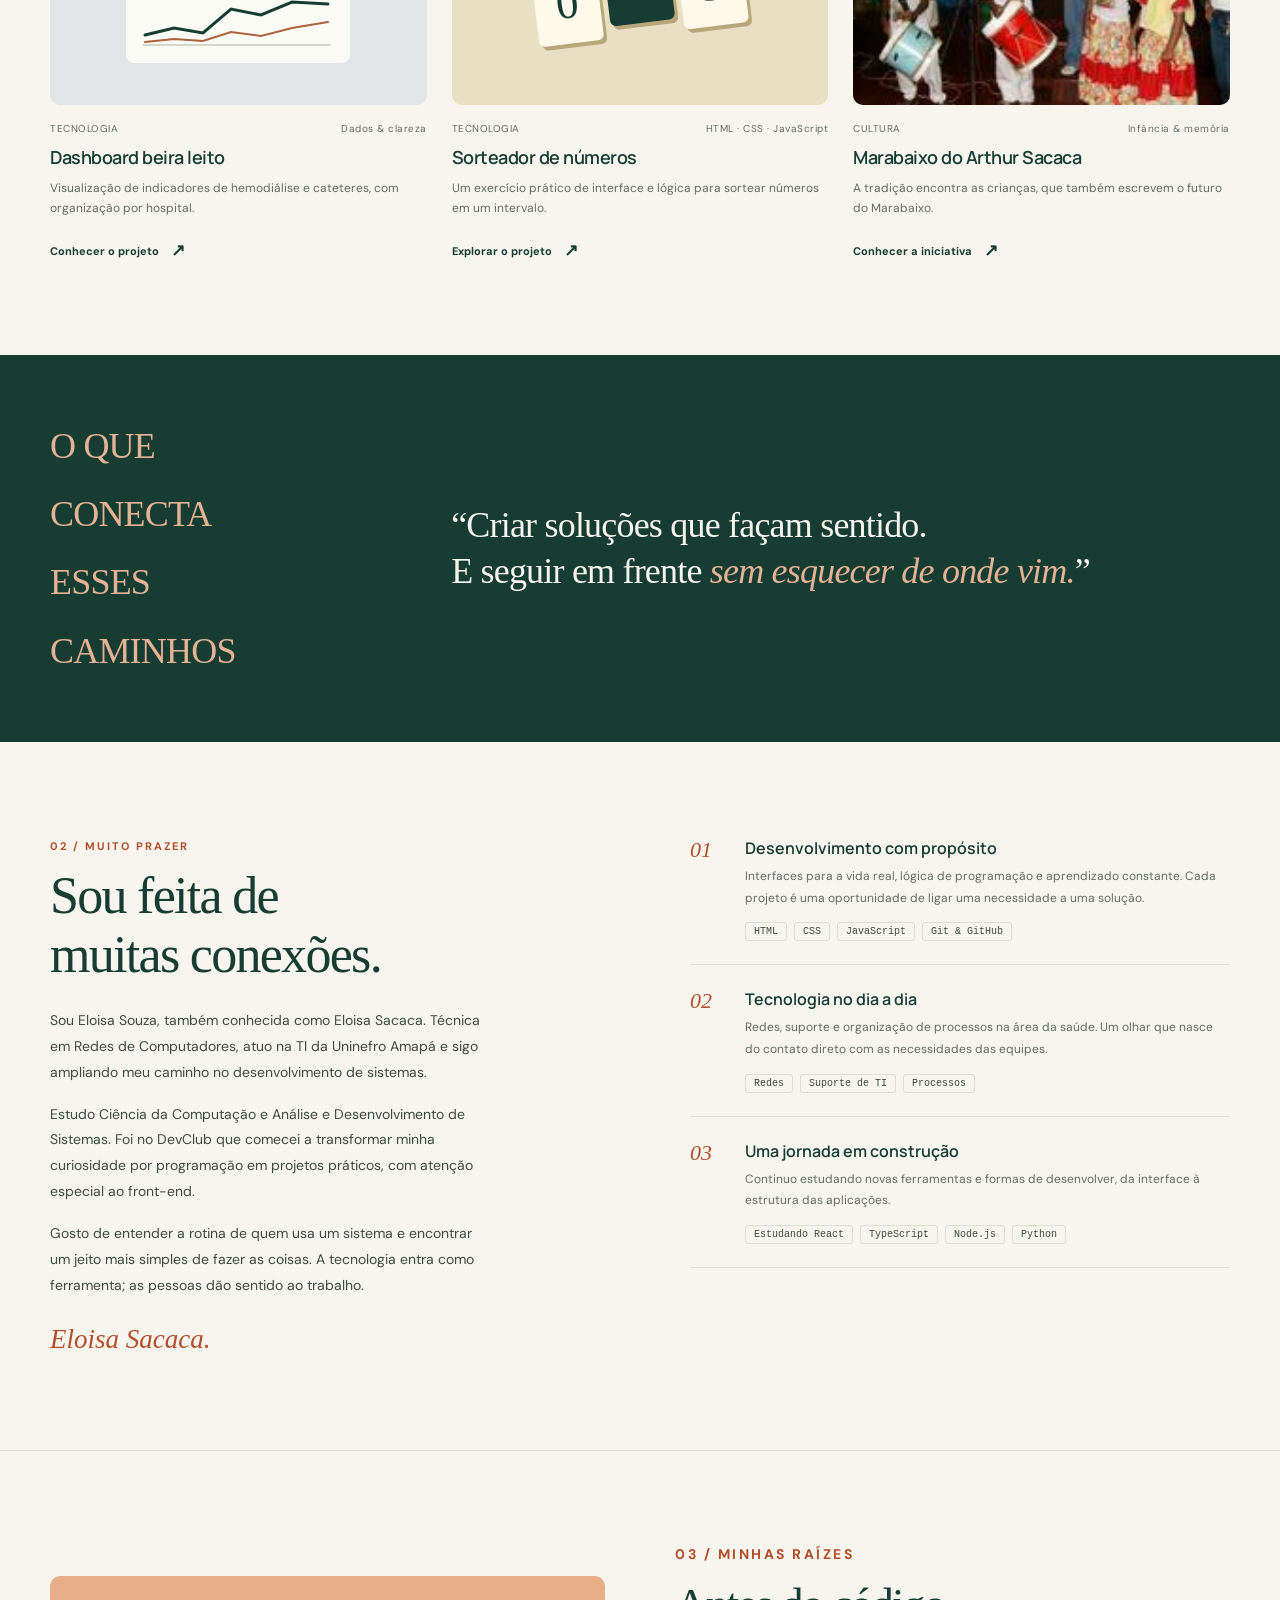
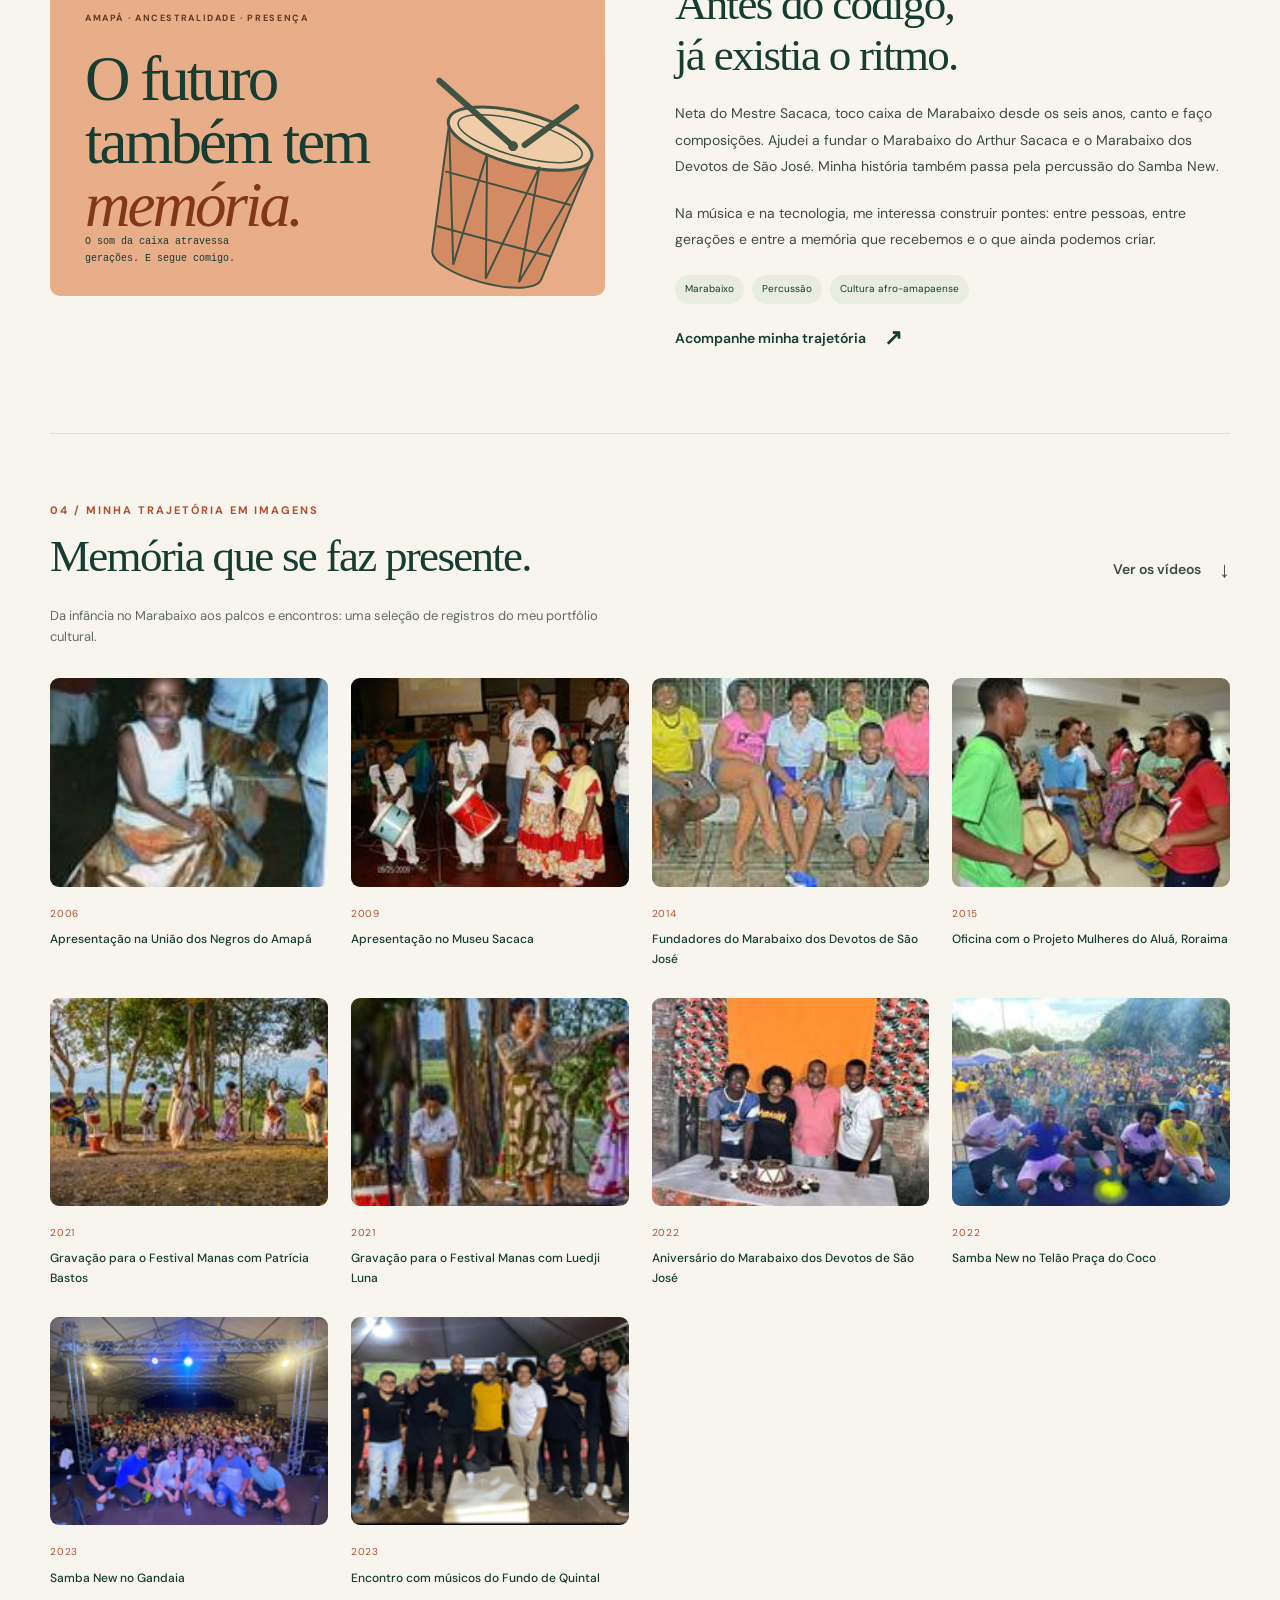
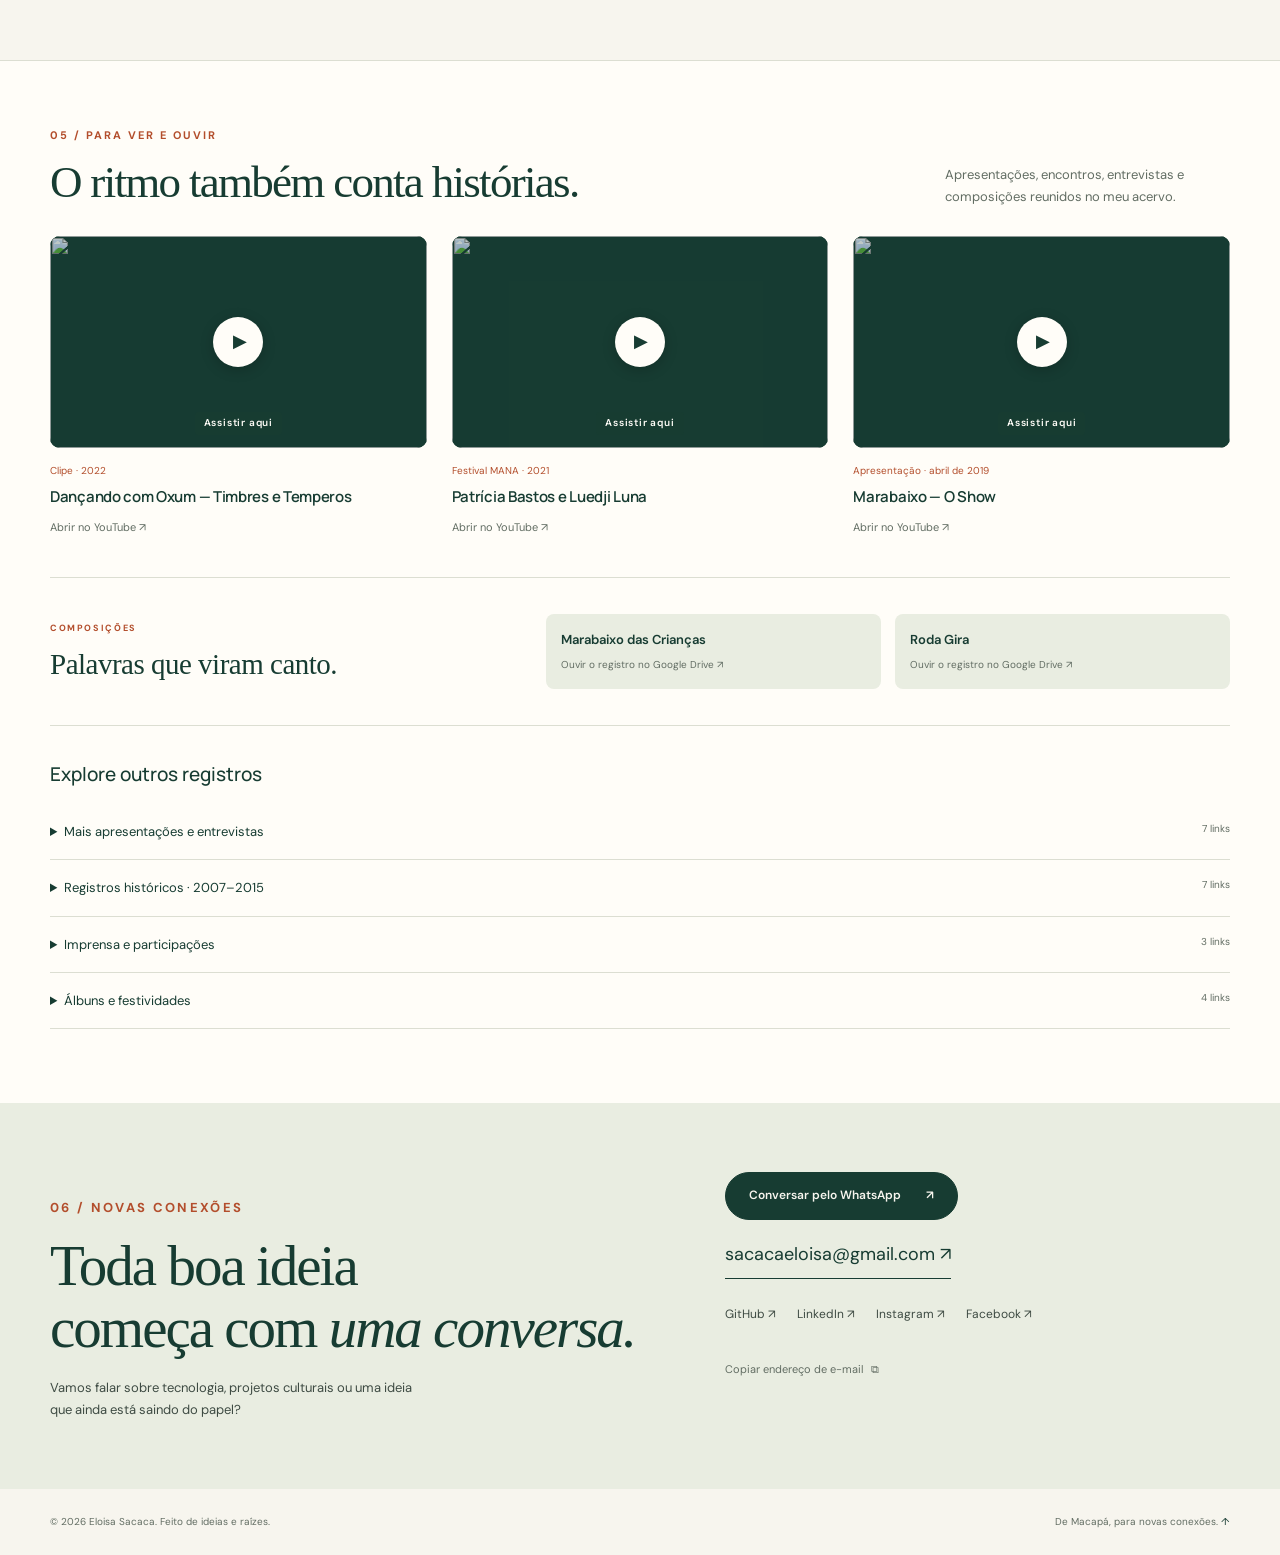
==== commit 2a298850: "Restore previous cover and correct Devotos de São José group name" ====
--- a/portfolio/index.html
+++ b/portfolio/index.html
@@ -19,7 +19,7 @@
 *{box-sizing:border-box}html{scroll-behavior:smooth;scroll-padding-top:96px}body{margin:0;background:var(--paper);color:var(--text);font:16px/1.65 "DM Sans",Arial,sans-serif;-webkit-font-smoothing:antialiased}body.dialog-open{overflow:hidden}a{color:inherit;text-decoration:none}button,input,textarea{font:inherit}button{cursor:pointer}a,button{-webkit-tap-highlight-color:transparent}button:disabled{cursor:default}button:focus-visible,a:focus-visible,summary:focus-visible{outline:3px solid var(--orange);outline-offset:5px}::selection{background:var(--peach);color:#173c32}img{max-width:100%;display:block}.wrap{width:min(1180px,calc(100% - 88px));margin-inline:auto}.skip{position:fixed;top:-80px;left:20px;background:var(--ink);color:var(--paper);padding:12px 20px;z-index:100}.skip:focus{top:12px}h1,h2,h3,p{margin:0}h1,h2,h3{color:var(--ink)}.serif{font-family:Georgia,"Times New Roman",serif;font-weight:400}.eyebrow{font-size:11px;font-weight:700;letter-spacing:.18em;text-transform:uppercase}.arrow{display:inline-block;font-family:Arial,sans-serif;font-size:22px;line-height:1}.link-arrow{display:inline-flex;align-items:center;gap:18px;font-size:14px;font-weight:600}.link-arrow .arrow{transition:transform .2s}.link-arrow:hover .arrow{transform:translate(3px,-3px)}.rule{border-top:1px solid var(--line)}
 header{position:sticky;top:0;z-index:20;background:var(--paper);border-bottom:1px solid var(--line)}.header-inner{height:86px;display:flex;align-items:center;gap:28px}.brand{display:flex;align-items:center;gap:12px;color:var(--ink);margin-right:auto}.brand-mark{width:36px;height:36px;background:var(--ink);color:var(--paper);border-radius:50%;display:grid;place-items:center;font-family:Georgia,serif;font-size:28px;line-height:1}.brand-name{font:800 18px "Manrope",Arial,sans-serif;letter-spacing:-.7px}.brand-name span{font-weight:400}.nav{display:flex;gap:29px;align-items:center;font-size:13px}.nav a{position:relative;padding-block:10px}.nav a:after{content:"";position:absolute;left:0;right:100%;height:1px;bottom:5px;background:var(--orange);transition:right .2s}.nav a:hover:after{right:0}.header-contact{border:1px solid var(--ink);padding:9px 16px!important;border-radius:50px}.theme-toggle,.menu-toggle{height:40px;width:40px;border:1px solid var(--line);background:transparent;color:var(--ink);border-radius:50%;display:grid;place-items:center}.theme-toggle svg{width:17px;height:17px}.menu-toggle{display:none;font-size:20px}.theme-toggle:hover{background:var(--soft)}
 .hero{padding-top:75px;padding-bottom:54px}.hero-top{display:flex;align-items:center;gap:10px;color:var(--muted);font-size:11px;letter-spacing:.08em;text-transform:uppercase}.dot{width:7px;height:7px;background:var(--orange);border-radius:50%;display:inline-block;flex:none}.hero-grid{display:grid;grid-template-columns:1.15fr 1fr;gap:72px;align-items:center;margin-top:27px}.hero h1{font-size:clamp(58px,6.4vw,88px);line-height:1.04;letter-spacing:-4px}.hero h1 em{font-weight:400;color:var(--orange)}.hero-copy{max-width:480px;margin-top:26px;font-size:16px;line-height:1.8}.hero-copy strong{color:var(--ink);font-weight:600}.hero-actions{display:flex;gap:29px;align-items:center;flex-wrap:wrap;margin-top:31px}.button{display:inline-flex;align-items:center;justify-content:center;gap:25px;background:var(--ink);color:var(--paper);border:1px solid var(--ink);border-radius:50px;padding:13px 23px;font-size:13px;font-weight:600;transition:transform .2s}.button:hover{transform:translateY(-3px)}.hero-footnote{margin-top:39px;font-size:11px;color:var(--muted);letter-spacing:.05em;display:flex;align-items:center;gap:12px}.hero-footnote:before{content:"";height:1px;width:29px;background:var(--line)}
-.hero-art{position:relative;min-height:450px;background:#e7e9dd;border-radius:180px 180px 12px 12px;isolation:isolate;overflow:hidden;display:flex;align-items:center;justify-content:center}.hero-art:before{content:"";position:absolute;width:330px;height:330px;border:1px solid #aab59e;border-radius:50%;top:45px;right:-65px;z-index:-1}.hero-art:after{content:"";position:absolute;width:250px;height:250px;border:1px solid #aab59e;border-radius:50%;top:85px;right:-25px;z-index:-1}.portrait{width:260px;height:310px;object-fit:cover;object-position:center;border-radius:140px 140px 5px 5px;object-position:center 26%;box-shadow:18px 18px 0 #d0d7c6;margin-top:12px}.portrait-fallback{width:260px;height:310px;display:grid;place-items:center;background:#173c32;color:#f7f5ee;font:90px Georgia,serif;border-radius:140px 140px 5px 5px}.art-code{position:absolute;top:34px;left:33px;font:12px/1.7 monospace;color:#52644d;transform:rotate(-7deg)}.art-label{position:absolute;left:22px;bottom:31px;background:#173c32;color:#f7f5ee;padding:14px 20px;border-radius:3px;transform:rotate(-5deg);box-shadow:0 5px 15px #173c3212}.art-label span{display:block;font:11px monospace;color:#e5b192;letter-spacing:.06em}.art-label b{font:23px Georgia,serif;font-weight:400}.art-sun{position:absolute;right:20px;bottom:24px;width:91px;height:91px;animation:turn 45s linear infinite;color:#b34e2c}.art-sun svg{width:100%;height:100%}@keyframes turn{to{transform:rotate(360deg)}}.hero-bottom{display:flex;justify-content:space-between;align-items:center;margin-top:65px;padding-top:22px;font-size:10px;letter-spacing:.15em;text-transform:uppercase;color:var(--muted)}.hero-bottom span:last-child{display:flex;gap:13px;align-items:center}.hero-bottom b{font-size:17px;color:var(--orange)}
+.hero-art{position:relative;min-height:450px;background:#e7e9dd;border-radius:180px 180px 12px 12px;isolation:isolate;overflow:hidden;display:flex;align-items:center;justify-content:center}.hero-art:before{content:"";position:absolute;width:330px;height:330px;border:1px solid #aab59e;border-radius:50%;top:45px;right:-65px;z-index:-1}.hero-art:after{content:"";position:absolute;width:250px;height:250px;border:1px solid #aab59e;border-radius:50%;top:85px;right:-25px;z-index:-1}.portrait{width:260px;height:310px;object-fit:cover;object-position:center;border-radius:140px 140px 5px 5px;filter:grayscale(100%);mix-blend-mode:multiply;box-shadow:18px 18px 0 #d0d7c6;margin-top:12px}.portrait-fallback{width:260px;height:310px;display:grid;place-items:center;background:#173c32;color:#f7f5ee;font:90px Georgia,serif;border-radius:140px 140px 5px 5px}.art-code{position:absolute;top:34px;left:33px;font:12px/1.7 monospace;color:#52644d;transform:rotate(-7deg)}.art-label{position:absolute;left:22px;bottom:31px;background:#173c32;color:#f7f5ee;padding:14px 20px;border-radius:3px;transform:rotate(-5deg);box-shadow:0 5px 15px #173c3212}.art-label span{display:block;font:11px monospace;color:#e5b192;letter-spacing:.06em}.art-label b{font:23px Georgia,serif;font-weight:400}.art-sun{position:absolute;right:20px;bottom:24px;width:91px;height:91px;animation:turn 45s linear infinite;color:#b34e2c}.art-sun svg{width:100%;height:100%}@keyframes turn{to{transform:rotate(360deg)}}.hero-bottom{display:flex;justify-content:space-between;align-items:center;margin-top:65px;padding-top:22px;font-size:10px;letter-spacing:.15em;text-transform:uppercase;color:var(--muted)}.hero-bottom span:last-child{display:flex;gap:13px;align-items:center}.hero-bottom b{font-size:17px;color:var(--orange)}
 section{scroll-margin-top:100px}.projects{padding:63px 0 86px}.section-head{display:flex;justify-content:space-between;align-items:end;gap:28px;margin-bottom:29px}.section-title .eyebrow{color:var(--orange);margin-bottom:12px}.section-title h2{font-size:45px;line-height:1.12;letter-spacing:-1.7px}.section-sub{font-size:13px;color:var(--muted);max-width:285px}.filters{display:flex;gap:7px;margin-bottom:28px;flex-wrap:wrap}.filter{border:1px solid var(--line);background:transparent;border-radius:30px;padding:8px 19px;color:var(--text);font-size:12px;min-height:40px}.filter[aria-pressed="true"]{background:var(--ink);border-color:var(--ink);color:var(--paper)}.project-grid{display:grid;grid-template-columns:repeat(3,1fr);gap:30px 25px}.project[hidden]{display:none}.project-visual{height:222px;position:relative;overflow:hidden;border-radius:10px;background:var(--soft);display:flex;align-items:center;justify-content:center;padding:22px;isolation:isolate}.project-visual svg{width:100%;max-width:260px;max-height:176px}.project-tag{position:absolute;top:14px;left:15px;background:#fffdf8e6;color:#304432;padding:3px 9px;border-radius:4px;font-size:9px;text-transform:uppercase;letter-spacing:.1em}.project-body{padding-top:16px}.project-meta{display:flex;align-items:center;justify-content:space-between;gap:10px;color:var(--muted);font-size:10px;letter-spacing:.05em}.project h3{font:600 18px/1.4 "Manrope",Arial,sans-serif;letter-spacing:-.5px;margin-top:7px}.project-body>p{font-size:12px;line-height:1.7;margin:8px 0 14px;color:var(--muted)}.project-open{border:0;padding:3px 0;background:transparent;color:var(--ink);font-size:11px;font-weight:700;display:inline-flex;gap:12px;align-items:center;min-height:36px}.project-open:hover{text-decoration:underline;text-underline-offset:4px}.project-open .arrow{font-size:17px}.visual-stock{background:#dfe6d9}.visual-holiday{background:#eacfbf}.visual-dash{background:#e1e5e6}.visual-culture{background:#c8d7bf}.visual-luck{background:#e9dfc4}.visual-kids{background:#e7c9ae}.visual-type{font:60px Georgia,serif;color:#173c32;letter-spacing:-4px;text-align:center;line-height:.95}.visual-type em{font-weight:400;color:#a34a29;font-size:42px}.visual-grid{position:absolute;inset:0;z-index:-1;background-image:linear-gradient(#173c3212 1px,transparent 1px),linear-gradient(90deg,#173c3212 1px,transparent 1px);background-size:30px 30px}.visual-orbit{position:absolute;border:1px solid #173c3233;width:240px;height:240px;border-radius:50%;right:-90px;top:-50px;z-index:-1}.sorteio-numbers{display:flex;gap:8px;transform:rotate(-7deg)}.sorteio-numbers span{display:grid;place-items:center;width:65px;height:82px;background:#fff9ec;box-shadow:3px 4px 0 #b7a77b;color:#173c32;font:45px Georgia,serif;border-radius:6px}.sorteio-numbers span:nth-child(2){transform:translateY(-12px);background:#173c32;color:#f6f3e9}
 .statement{background:var(--dark);color:var(--on-dark);padding:57px 0}.statement-inner{display:grid;grid-template-columns:1fr 2.25fr;align-items:center;gap:55px}.statement .eyebrow{color:#e4b294;max-width:150px;line-height:1.9}.statement p{font:36px/1.3 Georgia,serif;letter-spacing:-.8px;color:var(--on-dark)}.statement em{color:#e4b294}
 .about{padding:95px 0;display:grid;grid-template-columns:1fr 1fr;gap:100px}.about .section-title h2{font-size:52px}.about-text{margin-top:24px;max-width:440px}.about-text p{font-size:14px;margin-bottom:16px;line-height:1.85}.about-sign{font:italic 27px Georgia,serif;color:var(--orange);margin-top:25px}.path-item{display:grid;grid-template-columns:40px 1fr;gap:15px;padding:23px 0;border-bottom:1px solid var(--line)}.path-item:first-child{padding-top:0}.path-num{color:var(--orange);font:italic 22px Georgia,serif}.path-item h3{font:600 16px "Manrope",Arial,sans-serif;margin-bottom:7px}.path-item p{font-size:12px;color:var(--muted);line-height:1.8}.skills{display:flex;gap:7px;flex-wrap:wrap;margin-top:13px}.skills span{border:1px solid var(--line);border-radius:3px;padding:3px 8px;font:10px monospace;color:var(--text)}
@@ -65,7 +65,7 @@
    </div>
    <div class="hero-art">
     <span class="art-code" aria-hidden="true">&lt;ideia&gt;<br>&nbsp;criar com propósito.<br>&lt;/ideia&gt;</span>
-    <img class="portrait" src="https://eloisasacaca.my.canva.site/cultural/images/228a46900ba449d8add6a78a8d1ea02a.jpg" alt="Retrato de Eloisa Sacaca, do seu portfólio no Canva" data-fallback="[data-uri]" width="260" height="310" fetchpriority="high" id="portrait">
+    <img class="portrait" src="https://avatars.githubusercontent.com/u/87828734?v=4&amp;s=640" alt="Foto do perfil de Eloisa Sacaca no GitHub" width="260" height="310" fetchpriority="high" id="portrait">
     <div class="art-label"><span>FEITO DE ENCONTROS</span><b>Raiz, ritmo &amp; código.</b></div>
     <span class="art-sun" aria-hidden="true"><svg viewBox="0 0 100 100" fill="none" stroke="currentColor" stroke-width="1.4"><circle cx="50" cy="50" r="24"/><circle cx="50" cy="50" r="16"/><path d="M50 2v17m0 62v17M2 50h17m62 0h17M16 16l12 12m44 44 12 12M16 84l12-12m44-44 12-12M31 5l7 16m24 58 7 16M5 31l16 7m58 24 16 7M5 69l16-7m58-24 16-7M31 95l7-16m24-58 7-16"/></svg></span>
    </div>
@@ -89,8 +89,8 @@
     <div class="project-body"><div class="project-meta"><span>TECNOLOGIA</span><span>Fluxos &amp; pessoas</span></div><h3>Solicitação de férias</h3><p>Uma proposta para facilitar solicitações, aprovações e acompanhamento de períodos.</p><button class="project-open" type="button" data-project="holidays">Conhecer o projeto <span class="arrow" aria-hidden="true">↗</span></button></div>
    </article>
    <article class="project" data-category="culture">
-    <div class="project-visual visual-culture"><img class="project-cover" src="[data-uri]" alt="Fundadores do Marabaixo da Juventude, 2014" loading="lazy"><span class="project-tag">Projeto cultural</span></div>
-    <div class="project-body"><div class="project-meta"><span>CULTURA</span><span>Tradição &amp; continuidade</span></div><h3>Marabaixo da Juventude</h3><p>Uma trajetória coletiva de valorização da cultura e de encontro entre gerações.</p><button class="project-open" type="button" data-project="youth">Conhecer a iniciativa <span class="arrow" aria-hidden="true">↗</span></button></div>
+    <div class="project-visual visual-culture"><img class="project-cover" src="[data-uri]" alt="Fundadores do Marabaixo dos Devotos de São José, 2014" loading="lazy"><span class="project-tag">Projeto cultural</span></div>
+    <div class="project-body"><div class="project-meta"><span>CULTURA</span><span>Tradição &amp; continuidade</span></div><h3>Marabaixo dos Devotos de São José</h3><p>Uma trajetória coletiva de valorização da cultura e de encontro entre gerações.</p><button class="project-open" type="button" data-project="youth">Conhecer a iniciativa <span class="arrow" aria-hidden="true">↗</span></button></div>
    </article>
    <article class="project" data-category="tech">
     <div class="project-visual visual-dash"><span class="project-tag">Estudo de caso</span><svg viewBox="0 0 260 170" role="img" aria-label="Ilustração de um painel de indicadores, sem dados de pacientes"><rect x="18" y="26" width="224" height="128" rx="8" fill="#fbfbf5"/><rect x="32" y="39" width="67" height="5" rx="2" fill="#173c32"/><rect x="32" y="55" width="58" height="30" rx="3" fill="#dce5da"/><rect x="99" y="55" width="58" height="30" rx="3" fill="#e7d9bc"/><rect x="166" y="55" width="58" height="30" rx="3" fill="#dce5da"/><path d="M35 136h188" stroke="#d3d8cb" stroke-width="2"/><path d="m37 126 29-7 29 5 28-24 30 6 31-13 36 2" fill="none" stroke="#173c32" stroke-width="3" stroke-linecap="round"/><path d="m37 133 29-3 29 2 28-9 30 4 31-8 36-6" fill="none" stroke="#ad623e" stroke-width="2" stroke-linecap="round"/></svg></div>
@@ -121,9 +121,9 @@
  </section>
  <section class="culture" id="cultura" aria-labelledby="culture-title"><div class="wrap culture-grid">
   <div class="culture-art" role="img" aria-label="Composição gráfica com a frase o futuro também tem memória e uma ilustração de caixa de Marabaixo"><p class="eyebrow">Amapá · Ancestralidade · Presença</p><div class="culture-word">O futuro<br>também tem<br><em>memória.</em></div><div class="caption">O som da caixa atravessa gerações. E segue comigo.</div><svg viewBox="0 0 230 240" fill="none" aria-hidden="true"><path d="m45 65 17 130c2 25 110 25 113 0l17-130" fill="#cf835b" stroke="#173c32" stroke-width="2"/><ellipse cx="118" cy="65" rx="74" ry="26" fill="#f1d5b1" stroke="#173c32" stroke-width="3"/><ellipse cx="118" cy="65" rx="64" ry="18" stroke="#173c32" stroke-width="1.5"/><path d="m47 74 39 130 4-116 31 121 23-122 10 117 36-130M54 116h130M60 171h118" stroke="#173c32" stroke-width="2"/><path d="m25 30 88 44M164 20l-40 50" stroke="#173c32" stroke-width="6" stroke-linecap="round"/><circle cx="113" cy="74" r="5" fill="#173c32"/></svg></div>
-  <div class="culture-copy"><div class="section-title"><p class="eyebrow">03 / Minhas raízes</p><h2 class="serif" id="culture-title">Antes do código,<br>já existia o ritmo.</h2></div><p>Neta do Mestre Sacaca, toco caixa de Marabaixo desde os seis anos, canto e faço composições. Ajudei a fundar o Marabaixo do Arthur Sacaca e o Marabaixo da Juventude. Minha história também passa pela percussão do Samba New.</p><p>Na música e na tecnologia, me interessa construir pontes: entre pessoas, entre gerações e entre a memória que recebemos e o que ainda podemos criar.</p><div class="culture-chips"><span>Marabaixo</span><span>Percussão</span><span>Cultura afro-amapaense</span></div><a class="link-arrow" href="https://www.instagram.com/_sacaca/" target="_blank" rel="noopener noreferrer">Acompanhe minha trajetória <span class="arrow" aria-hidden="true">↗</span><span class="sr-only"> no Instagram, abre em nova aba</span></a></div>
+  <div class="culture-copy"><div class="section-title"><p class="eyebrow">03 / Minhas raízes</p><h2 class="serif" id="culture-title">Antes do código,<br>já existia o ritmo.</h2></div><p>Neta do Mestre Sacaca, toco caixa de Marabaixo desde os seis anos, canto e faço composições. Ajudei a fundar o Marabaixo do Arthur Sacaca e o Marabaixo dos Devotos de São José. Minha história também passa pela percussão do Samba New.</p><p>Na música e na tecnologia, me interessa construir pontes: entre pessoas, entre gerações e entre a memória que recebemos e o que ainda podemos criar.</p><div class="culture-chips"><span>Marabaixo</span><span>Percussão</span><span>Cultura afro-amapaense</span></div><a class="link-arrow" href="https://www.instagram.com/_sacaca/" target="_blank" rel="noopener noreferrer">Acompanhe minha trajetória <span class="arrow" aria-hidden="true">↗</span><span class="sr-only"> no Instagram, abre em nova aba</span></a></div>
  </div></section>
- <section class="wrap archive" id="acervo" aria-labelledby="archive-title"><div class="section-head"><div class="section-title"><p class="eyebrow">04 / Minha trajetória em imagens</p><h2 class="serif" id="archive-title">Memória que se faz presente.</h2></div><a class="link-arrow" href="#videos">Ver os vídeos <span class="arrow" aria-hidden="true">↓</span></a></div><p class="archive-intro">Da infância no Marabaixo aos palcos e encontros: uma seleção de registros do meu portfólio cultural.</p><div class="photo-grid"><figure class="archive-photo"><img src="[data-uri]" width="200" height="150" alt="Apresentação na União dos Negros do Amapá, 2006" loading="lazy" decoding="async"><figcaption><span>2006</span><h3>Apresentação na União dos Negros do Amapá</h3></figcaption></figure><figure class="archive-photo"><img src="[data-uri]" width="200" height="150" alt="Apresentação no Museu Sacaca, 2009" loading="lazy" decoding="async"><figcaption><span>2009</span><h3>Apresentação no Museu Sacaca</h3></figcaption></figure><figure class="archive-photo"><img src="[data-uri]" width="200" height="150" alt="Fundadores do Marabaixo da Juventude, 2014" loading="lazy" decoding="async"><figcaption><span>2014</span><h3>Fundadores do Marabaixo da Juventude</h3></figcaption></figure><figure class="archive-photo"><img src="[data-uri]" width="200" height="150" alt="Oficina com o Projeto Mulheres do Aluá, Roraima, 2015" loading="lazy" decoding="async"><figcaption><span>2015</span><h3>Oficina com o Projeto Mulheres do Aluá, Roraima</h3></figcaption></figure><figure class="archive-photo"><img src="[data-uri]" width="200" height="150" alt="Gravação para o Festival Manas com Patrícia Bastos, 2021" loading="lazy" decoding="async"><figcaption><span>2021</span><h3>Gravação para o Festival Manas com Patrícia Bastos</h3></figcaption></figure><figure class="archive-photo"><img src="[data-uri]" width="200" height="150" alt="Gravação para o Festival Manas com Luedji Luna, 2021" loading="lazy" decoding="async"><figcaption><span>2021</span><h3>Gravação para o Festival Manas com Luedji Luna</h3></figcaption></figure><figure class="archive-photo"><img src="[data-uri]" width="200" height="150" alt="Aniversário do Marabaixo da Juventude, 2022" loading="lazy" decoding="async"><figcaption><span>2022</span><h3>Aniversário do Marabaixo da Juventude</h3></figcaption></figure><figure class="archive-photo"><img src="[data-uri]" width="200" height="150" alt="Samba New no Telão Praça do Coco, 2022" loading="lazy" decoding="async"><figcaption><span>2022</span><h3>Samba New no Telão Praça do Coco</h3></figcaption></figure><figure class="archive-photo"><img src="[data-uri]" width="200" height="150" alt="Samba New no Gandaia, 2023" loading="lazy" decoding="async"><figcaption><span>2023</span><h3>Samba New no Gandaia</h3></figcaption></figure><figure class="archive-photo"><img src="[data-uri]